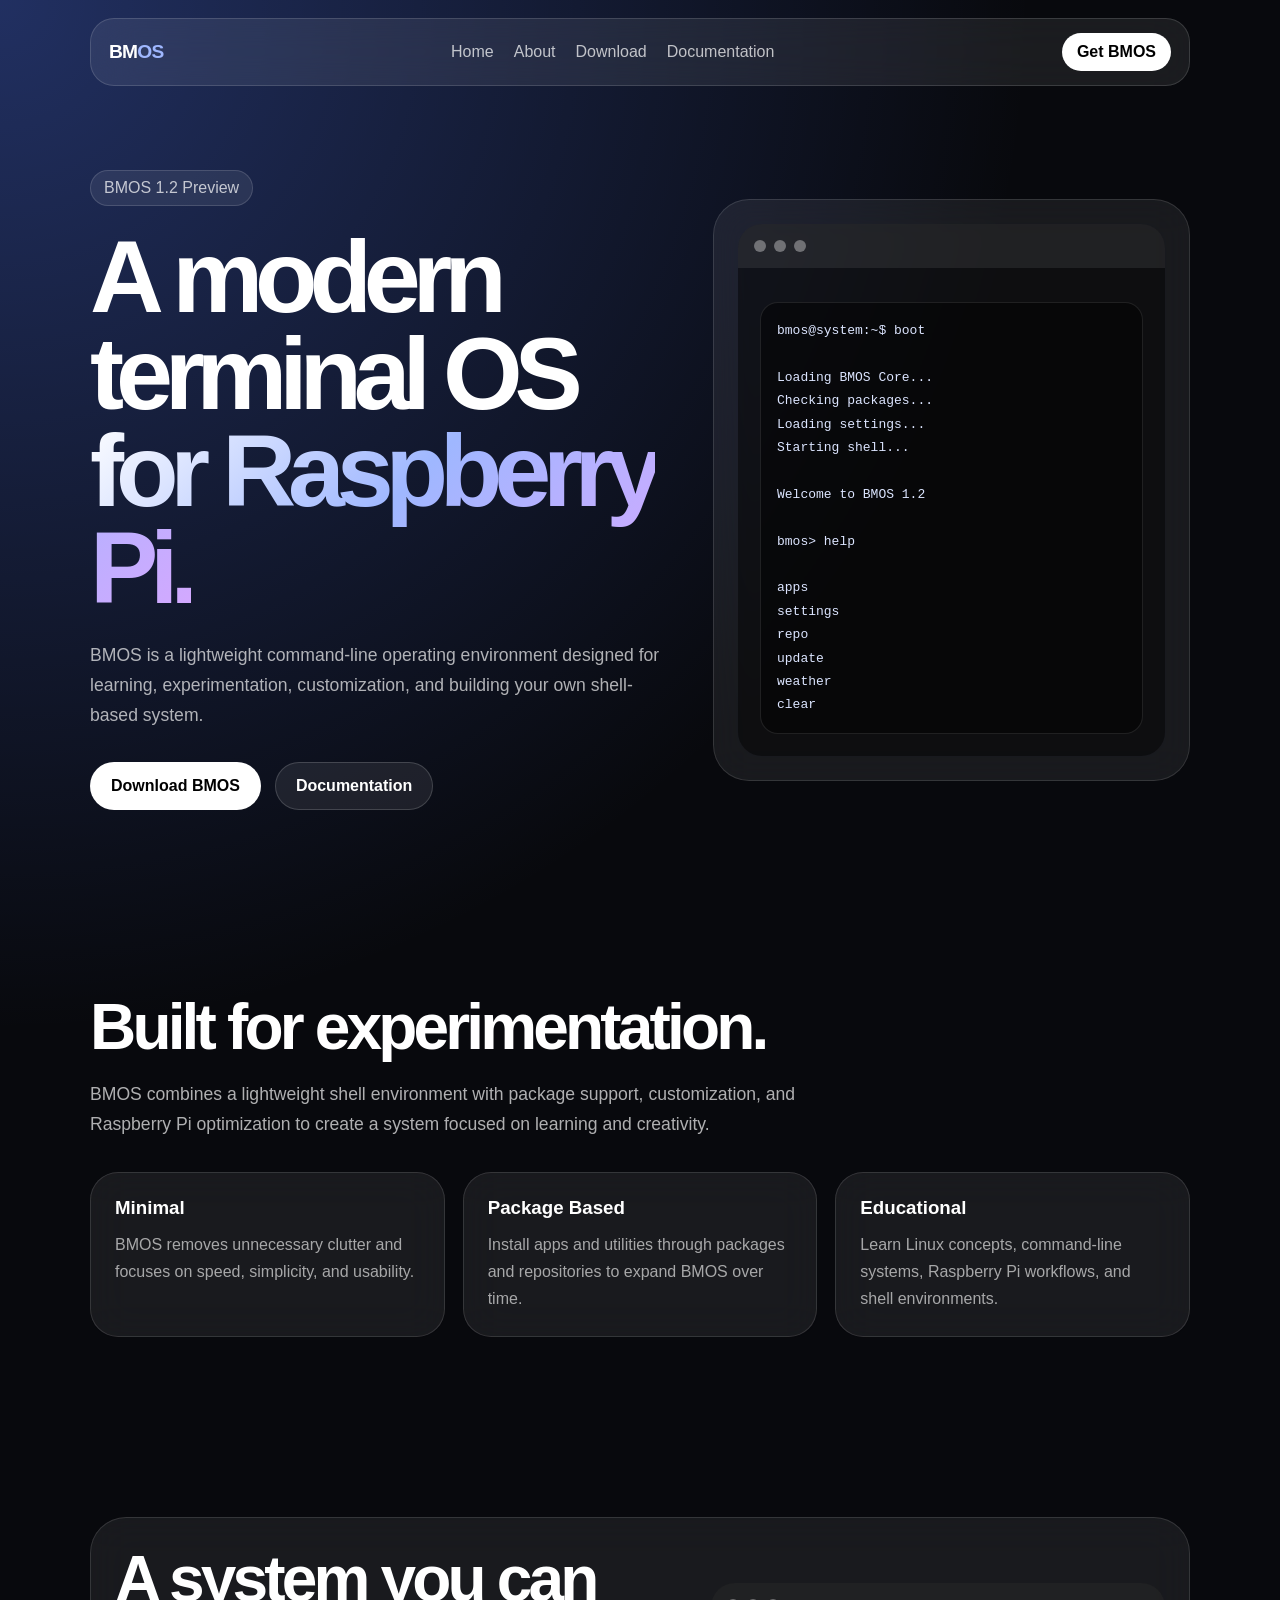
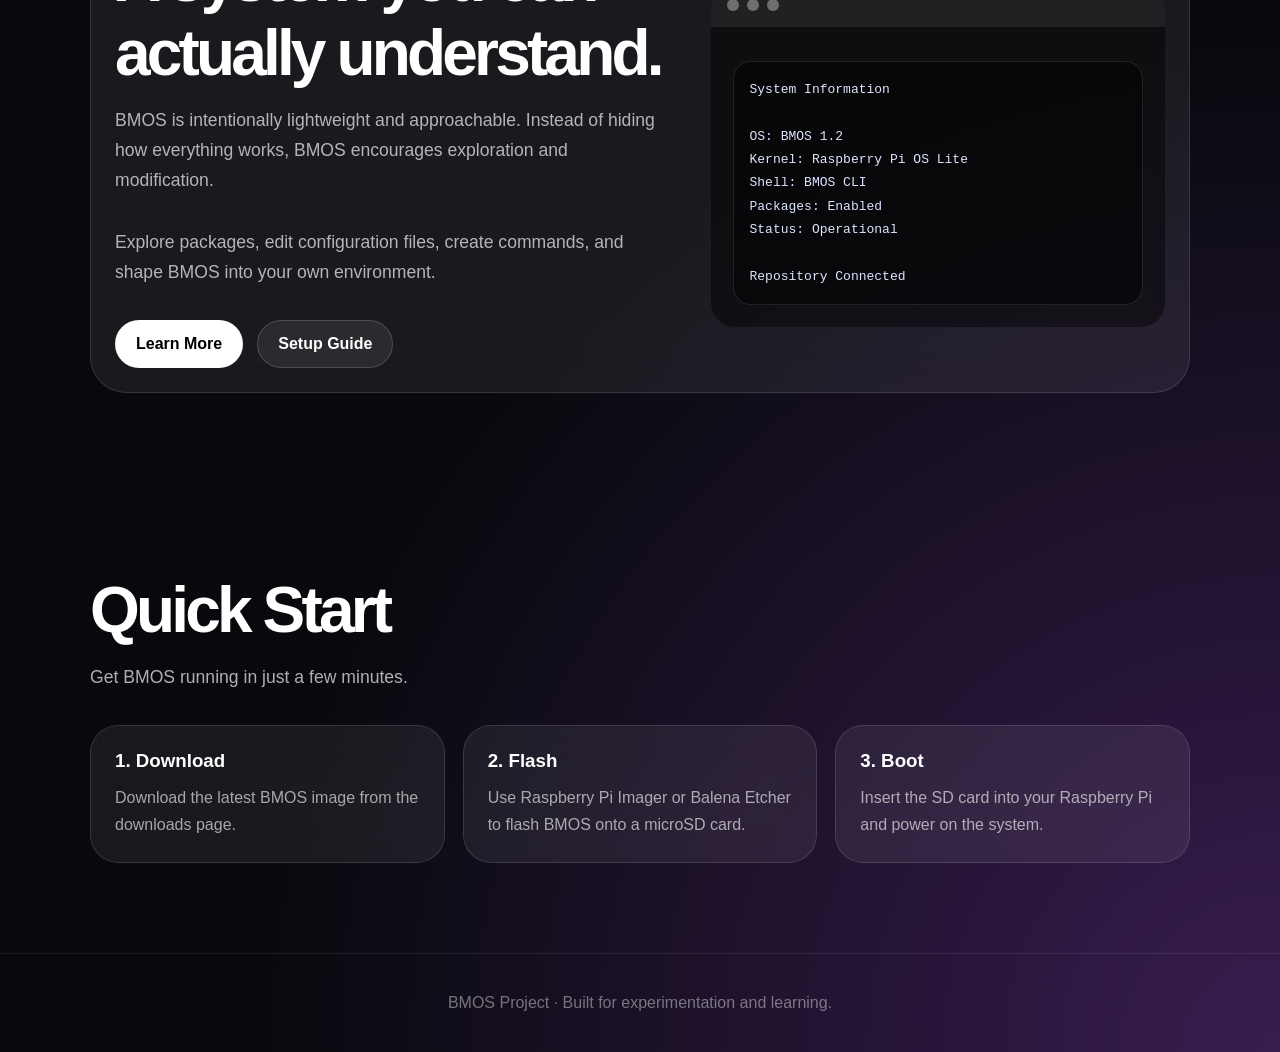
==== index.html @ 8ee76d2a "fixing shit again" ====
<!DOCTYPE html>
<html lang="en">
<head>
  <meta charset="UTF-8"/>
  <meta name="viewport" content="width=device-width, initial-scale=1.0"/>

  <title>BMOS</title>

  <link rel="stylesheet" href="style.css"/>
</head>

<body>

  <nav class="navbar">
    <a href="index.html" class="logo">BM<span>OS</span></a>

    <div class="nav-links">
      <a href="index.html">Home</a>
      <a href="about.html">About</a>
      <a href="download.html">Download</a>
      <a href="documentation.html">Documentation</a>
    </div>

    <a href="download.html" class="nav-btn">Get BMOS</a>
  </nav>

  <main>

    <!-- HERO -->

    <section class="hero">

      <div class="hero-grid">

        <div>

          <div class="badge">BMOS 1.2 Preview</div>

          <h1>
            A modern terminal OS
            <span class="gradient-text">
              for Raspberry Pi.
            </span>
          </h1>

          <p>
            BMOS is a lightweight command-line operating environment
            designed for learning, experimentation, customization,
            and building your own shell-based system.
          </p>

          <div class="buttons">
            <a href="download.html" class="btn primary">
              Download BMOS
            </a>

            <a href="documentation.html" class="btn secondary">
              Documentation
            </a>
          </div>

        </div>

        <div class="glass-card">

          <div class="terminal">

            <div class="terminal-top">
              <div class="dot"></div>
              <div class="dot"></div>
              <div class="dot"></div>
            </div>

            <div class="terminal-body">
<pre>bmos@system:~$ boot

Loading BMOS Core...
Checking packages...
Loading settings...
Starting shell...

Welcome to BMOS 1.2

bmos> help

apps
settings
repo
update
weather
clear</pre>
            </div>

          </div>

        </div>

      </div>

    </section>

    <!-- FEATURES -->

    <section>

      <div class="section-inner">

        <h2 class="section-title">
          Built for experimentation.
        </h2>

        <p class="section-subtitle">
          BMOS combines a lightweight shell environment with
          package support, customization, and Raspberry Pi optimization
          to create a system focused on learning and creativity.
        </p>

        <div class="cards">

          <div class="feature-card">
            <h3>Minimal</h3>

            <p>
              BMOS removes unnecessary clutter and focuses
              on speed, simplicity, and usability.
            </p>
          </div>

          <div class="feature-card">
            <h3>Package Based</h3>

            <p>
              Install apps and utilities through packages
              and repositories to expand BMOS over time.
            </p>
          </div>

          <div class="feature-card">
            <h3>Educational</h3>

            <p>
              Learn Linux concepts, command-line systems,
              Raspberry Pi workflows, and shell environments.
            </p>
          </div>

        </div>

      </div>

    </section>

    <!-- SHOWCASE -->

    <section>

      <div class="section-inner">

        <div class="glass-card">

          <div class="hero-grid">

            <div>

              <h2 class="section-title">
                A system you can actually understand.
              </h2>

              <p class="section-subtitle">
                BMOS is intentionally lightweight and approachable.
                Instead of hiding how everything works,
                BMOS encourages exploration and modification.
              </p>

              <p class="section-subtitle">
                Explore packages, edit configuration files,
                create commands, and shape BMOS into your own environment.
              </p>

              <div class="buttons">

                <a href="about.html" class="btn primary">
                  Learn More
                </a>

                <a href="documentation.html" class="btn secondary">
                  Setup Guide
                </a>

              </div>

            </div>

            <div class="terminal">

              <div class="terminal-top">
                <div class="dot"></div>
                <div class="dot"></div>
                <div class="dot"></div>
              </div>

              <div class="terminal-body">
<pre>System Information

OS: BMOS 1.2
Kernel: Raspberry Pi OS Lite
Shell: BMOS CLI
Packages: Enabled
Status: Operational

Repository Connected</pre>
              </div>

            </div>

          </div>

        </div>

      </div>

    </section>

    <!-- QUICK START -->

    <section>

      <div class="section-inner">

        <h2 class="section-title">
          Quick Start
        </h2>

        <p class="section-subtitle">
          Get BMOS running in just a few minutes.
        </p>

        <div class="cards">

          <div class="feature-card">
            <h3>1. Download</h3>

            <p>
              Download the latest BMOS image
              from the downloads page.
            </p>
          </div>

          <div class="feature-card">
            <h3>2. Flash</h3>

            <p>
              Use Raspberry Pi Imager or Balena Etcher
              to flash BMOS onto a microSD card.
            </p>
          </div>

          <div class="feature-card">
            <h3>3. Boot</h3>

            <p>
              Insert the SD card into your Raspberry Pi
              and power on the system.
            </p>
          </div>

        </div>

      </div>

    </section>

  </main>

  <footer>
    BMOS Project · Built for experimentation and learning.
  </footer>

  <script src="script.js"></script>

</body>
</html>
---- style.css ----
* {
  margin: 0;
  padding: 0;
  box-sizing: border-box;
}

html {
  scroll-behavior: smooth;
}

body {
  font-family: Inter, -apple-system, BlinkMacSystemFont, "Segoe UI", sans-serif;

  background:
    radial-gradient(circle at top left,
      rgba(80,120,255,0.35),
      transparent 35%),

    radial-gradient(circle at bottom right,
      rgba(180,80,255,0.28),
      transparent 35%),

    #08090d;

  color: white;
  overflow-x: hidden;
}

a {
  text-decoration: none;
  color: inherit;
}

.navbar {
  position: fixed;
  top: 18px;
  left: 50%;
  transform: translateX(-50%);

  width: min(1100px, calc(100% - 32px));

  padding: 14px 18px;

  border-radius: 24px;

  border: 1px solid rgba(255,255,255,0.14);

  background: rgba(255,255,255,0.08);

  backdrop-filter: blur(24px);

  display: flex;
  align-items: center;
  justify-content: space-between;

  z-index: 1000;
}

.logo {
  font-weight: 800;
  font-size: 1.2rem;
  letter-spacing: -0.04em;
}

.logo span {
  color: #9fb7ff;
}

.nav-links {
  display: flex;
  gap: 20px;

  color: rgba(255,255,255,0.72);
}

.nav-links a:hover {
  color: white;
}

.nav-btn {
  padding: 10px 15px;

  border-radius: 999px;

  background: white;
  color: black;

  font-weight: 700;
}

.hero,
.page-hero {
  min-height: 100vh;

  padding: 160px 24px 80px;

  display: flex;
  align-items: center;
}

.hero-grid {
  width: min(1100px, 100%);

  margin: auto;

  display: grid;
  grid-template-columns: 1.1fr 0.9fr;

  gap: 40px;
  align-items: center;
}

.section-inner {
  width: min(1100px, 100%);
  margin: auto;
}

.badge {
  display: inline-flex;

  padding: 8px 13px;

  border-radius: 999px;

  border: 1px solid rgba(255,255,255,0.14);

  background: rgba(255,255,255,0.08);

  color: rgba(255,255,255,0.72);

  margin-bottom: 22px;
}

h1,
.page-title {
  font-size: clamp(3rem, 8vw, 6.5rem);

  line-height: 0.95;

  letter-spacing: -0.08em;

  margin-bottom: 24px;
}

.gradient-text {
  background: linear-gradient(
    135deg,
    #ffffff,
    #9fb7ff,
    #d6a8ff
  );

  background-clip: text;
  -webkit-background-clip: text;
  color: transparent;
}

.hero p,
.page-subtitle,
.section-subtitle {
  font-size: 1.1rem;

  line-height: 1.7;

  color: rgba(255,255,255,0.68);

  max-width: 720px;

  margin-bottom: 32px;
}

.buttons {
  display: flex;
  gap: 14px;
  flex-wrap: wrap;
}

.btn {
  padding: 14px 20px;

  border-radius: 999px;

  border: 1px solid rgba(255,255,255,0.16);

  transition: 0.25s;

  font-weight: 800;
}

.primary {
  background: white;
  color: black;
}

.secondary {
  background: rgba(255,255,255,0.08);
}

.btn:hover {
  transform: translateY(-3px);
}

.glass-card,
.feature-card,
.doc-menu,
.doc-content,
.download-box {
  border: 1px solid rgba(255,255,255,0.12);

  background: rgba(255,255,255,0.07);

  backdrop-filter: blur(20px);
}

.glass-card {
  border-radius: 36px;
  padding: 24px;
}

.terminal {
  background: rgba(0,0,0,0.45);

  border-radius: 24px;

  overflow: hidden;
}

.terminal-top {
  height: 44px;

  display: flex;
  align-items: center;
  gap: 8px;

  padding: 0 16px;

  background: rgba(255,255,255,0.08);
}

.dot {
  width: 12px;
  height: 12px;

  border-radius: 50%;

  background: rgba(255,255,255,0.35);
}

.terminal-body {
  padding: 22px;

  font-family: Consolas, monospace;

  line-height: 1.8;

  color: #dce5ff;
}

.terminal-body span {
  color: #9fb7ff;
}

section {
  padding: 90px 24px;
}

.section-title {
  font-size: clamp(2.2rem, 5vw, 4rem);

  margin-bottom: 16px;

  letter-spacing: -0.06em;
}

.cards {
  display: grid;
  grid-template-columns: repeat(3, 1fr);

  gap: 18px;
}

.feature-card {
  padding: 24px;
  border-radius: 28px;
}

.feature-card h3 {
  margin-bottom: 12px;
}

.feature-card p {
  color: rgba(255,255,255,0.62);
  line-height: 1.7;
}

.download-box {
  padding: 32px;

  border-radius: 34px;

  display: grid;
  grid-template-columns: 1fr auto;

  gap: 24px;

  align-items: center;
}

.download-box h3 {
  font-size: 2rem;

  margin-bottom: 10px;
}

.download-box p {
  color: rgba(255,255,255,0.68);
}

.docs {
  display: grid;
  grid-template-columns: 260px 1fr;

  gap: 24px;
}

.doc-menu,
.doc-content {
  padding: 22px;
  border-radius: 28px;
}

.doc-menu a {
  display: block;

  padding: 12px;

  border-radius: 14px;

  color: rgba(255,255,255,0.68);
}

.doc-menu a:hover {
  background: rgba(255,255,255,0.08);
  color: white;
}

.doc-content h3 {
  margin: 24px 0 10px;
}

.doc-content p {
  color: rgba(255,255,255,0.66);
  line-height: 1.7;
}

pre {
  margin-top: 12px;

  padding: 16px;

  border-radius: 18px;

  overflow-x: auto;

  background: rgba(0,0,0,0.45);

  border: 1px solid rgba(255,255,255,0.1);

  color: #dce5ff;
}

footer {
  padding: 40px 24px;

  text-align: center;

  color: rgba(255,255,255,0.42);

  border-top: 1px solid rgba(255,255,255,0.08);
}

@media (max-width: 850px) {

  .hero-grid,
  .cards,
  .docs,
  .download-box {
    grid-template-columns: 1fr;
  }

  .nav-links {
    display: none;
  }

  .hero,
  .page-hero {
    padding-top: 140px;
  }
}

@media (max-width: 480px) {

  section {
    padding: 70px 18px;
  }

  .buttons {
    flex-direction: column;
  }

  .btn {
    width: 100%;
    text-align: center;
  }

  .navbar {
    border-radius: 18px;
  }
}

.changing-text {
  transition: opacity 0.25s ease;
}

.page-title {
  min-height: 140px;
}
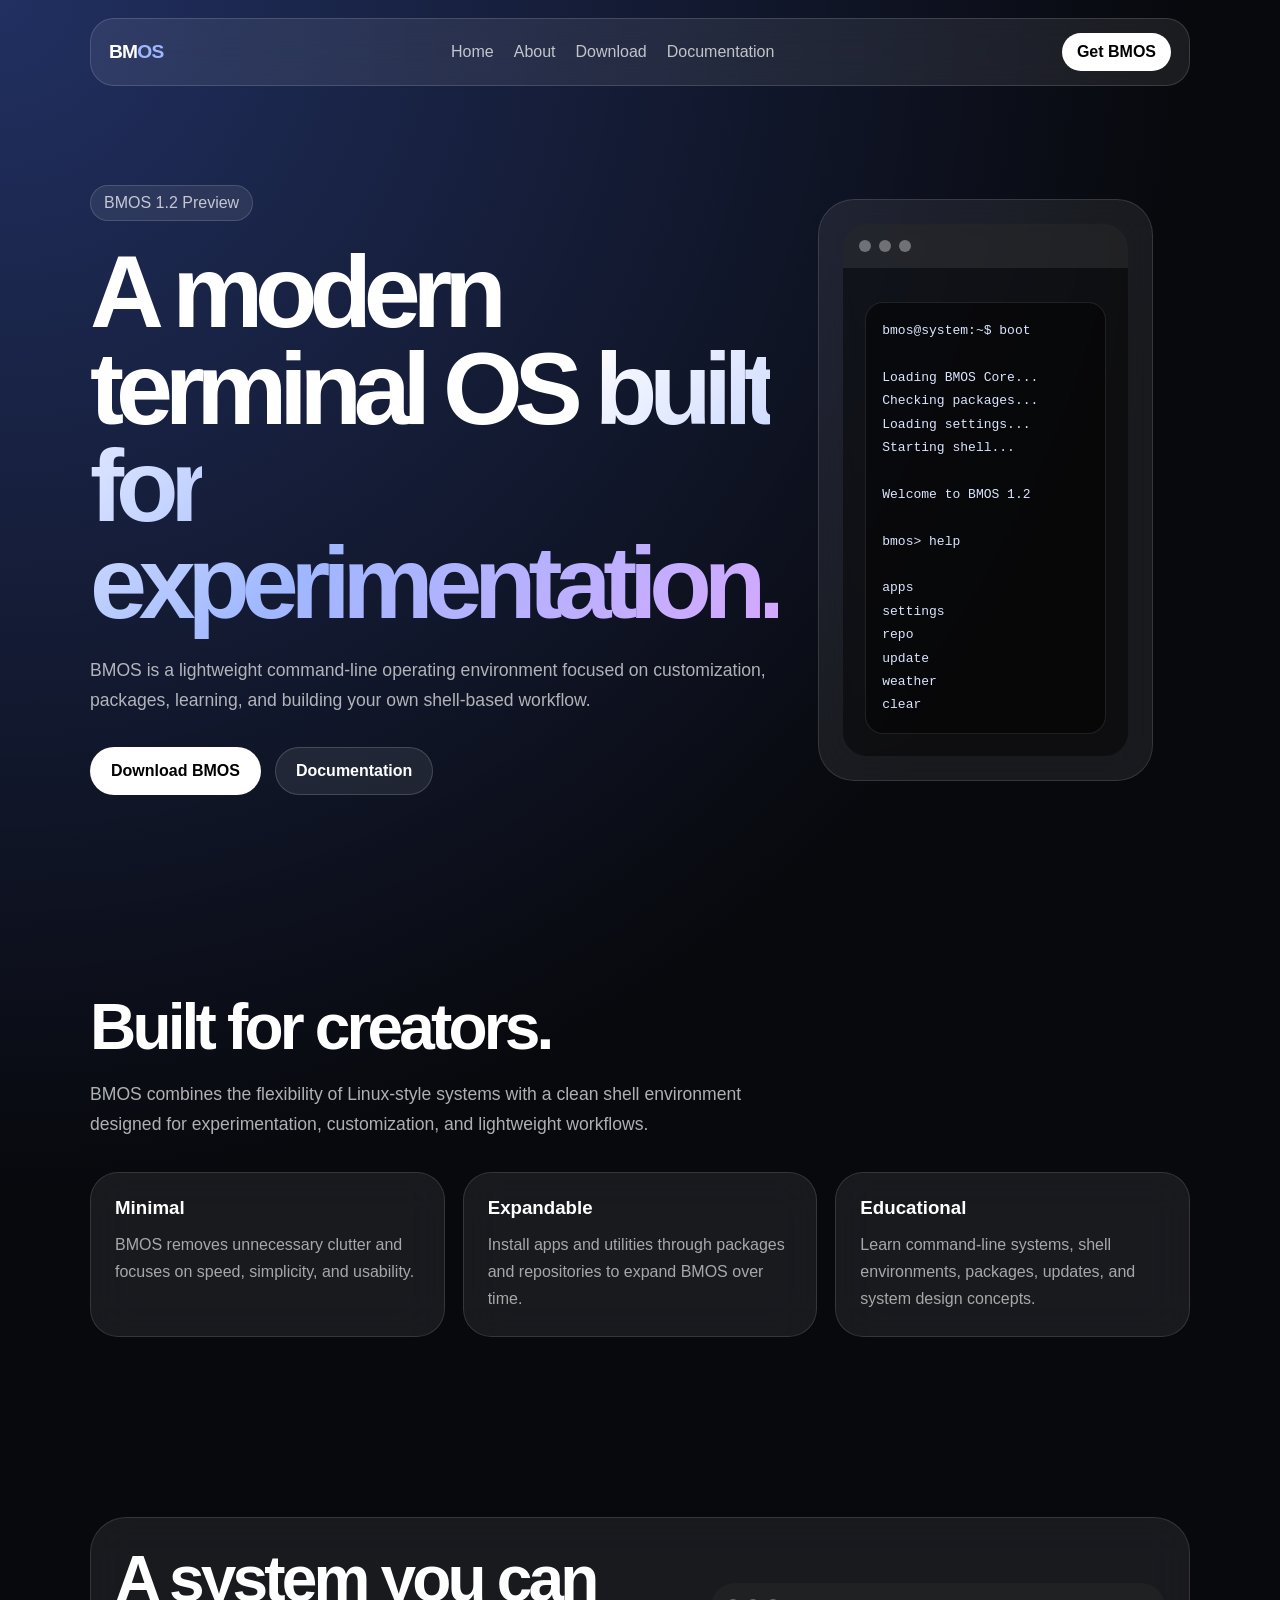
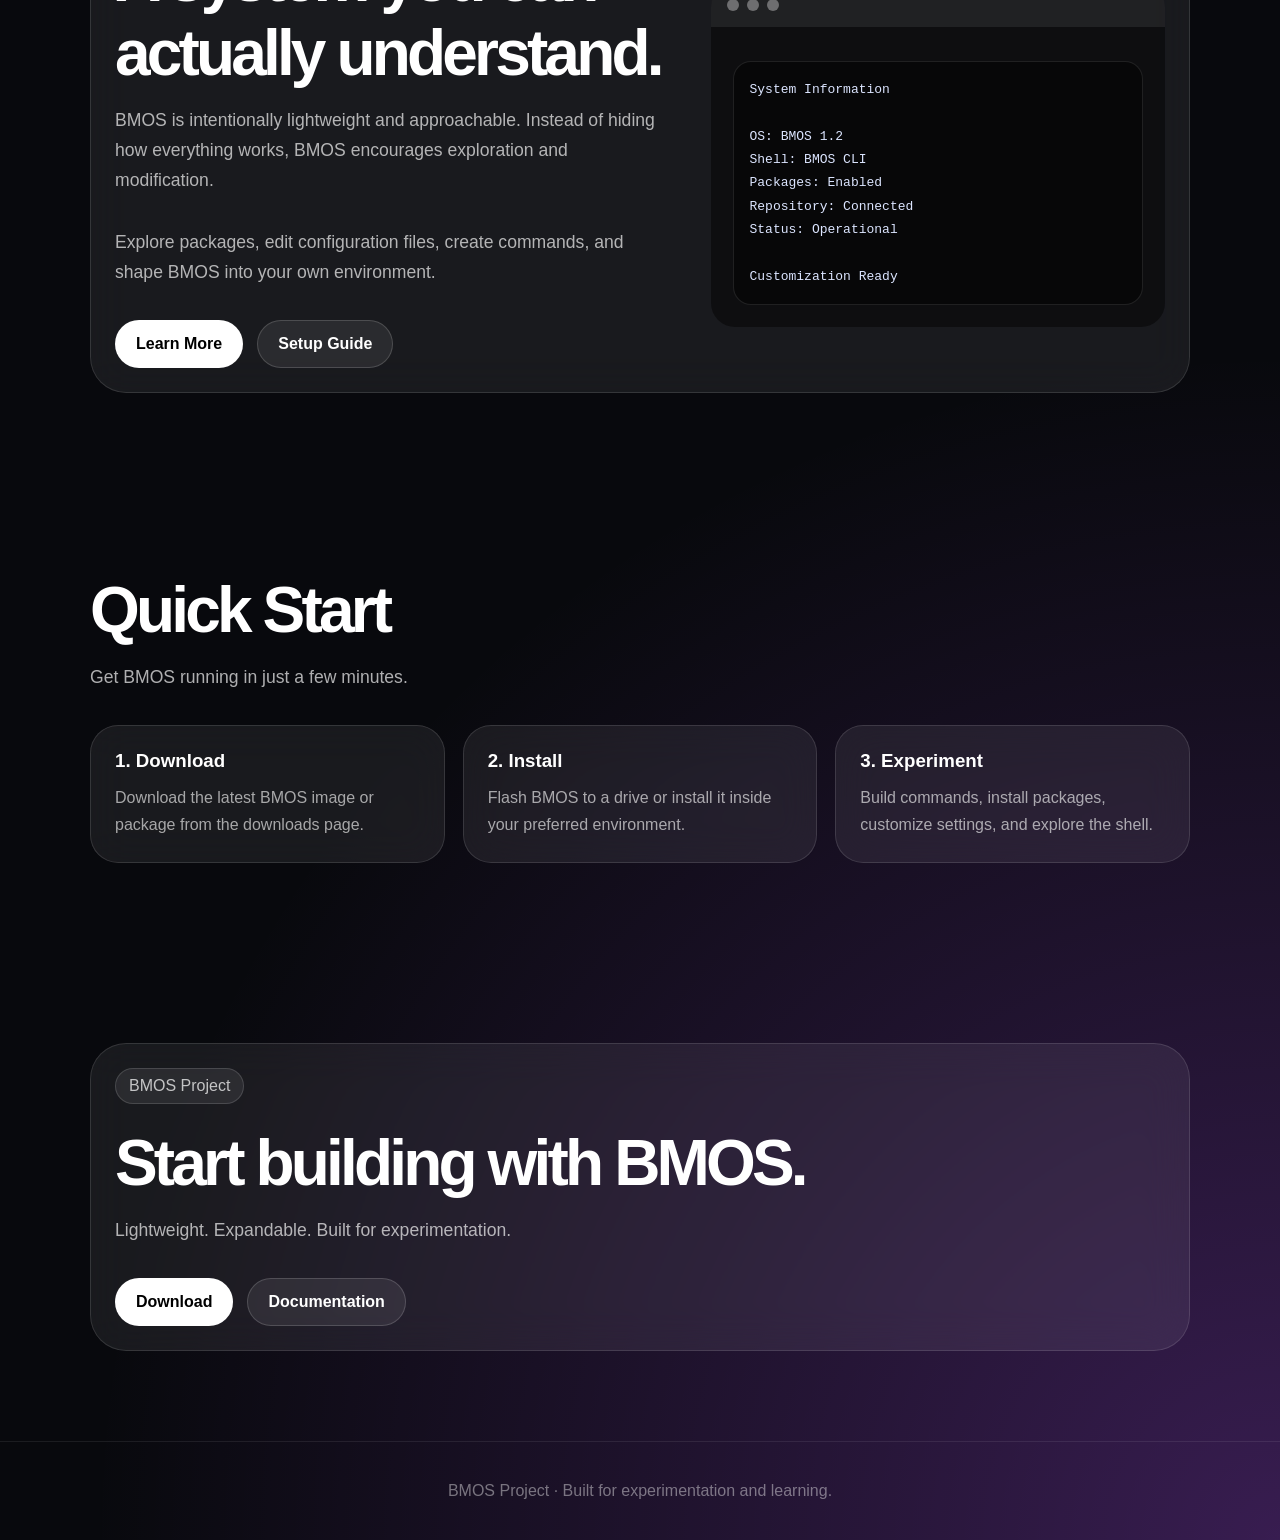
==== commit 71d7df0b: "fixing download.html" ====
--- a/index.html
+++ b/index.html
@@ -39,17 +39,18 @@
           <h1>
             A modern terminal OS
             <span class="gradient-text">
-              for Raspberry Pi.
+              built for experimentation.
             </span>
           </h1>
 
           <p>
             BMOS is a lightweight command-line operating environment
-            designed for learning, experimentation, customization,
-            and building your own shell-based system.
+            focused on customization, packages, learning,
+            and building your own shell-based workflow.
           </p>
 
           <div class="buttons">
+
             <a href="download.html" class="btn primary">
               Download BMOS
             </a>
@@ -57,6 +58,7 @@
             <a href="documentation.html" class="btn secondary">
               Documentation
             </a>
+
           </div>
 
         </div>
@@ -106,13 +108,13 @@
       <div class="section-inner">
 
         <h2 class="section-title">
-          Built for experimentation.
+          Built for creators.
         </h2>
 
         <p class="section-subtitle">
-          BMOS combines a lightweight shell environment with
-          package support, customization, and Raspberry Pi optimization
-          to create a system focused on learning and creativity.
+          BMOS combines the flexibility of Linux-style systems
+          with a clean shell environment designed for experimentation,
+          customization, and lightweight workflows.
         </p>
 
         <div class="cards">
@@ -127,7 +129,7 @@
           </div>
 
           <div class="feature-card">
-            <h3>Package Based</h3>
+            <h3>Expandable</h3>
 
             <p>
               Install apps and utilities through packages
@@ -139,8 +141,8 @@
             <h3>Educational</h3>
 
             <p>
-              Learn Linux concepts, command-line systems,
-              Raspberry Pi workflows, and shell environments.
+              Learn command-line systems, shell environments,
+              packages, updates, and system design concepts.
             </p>
           </div>
 
@@ -203,12 +205,12 @@
 <pre>System Information
 
 OS: BMOS 1.2
-Kernel: Raspberry Pi OS Lite
 Shell: BMOS CLI
 Packages: Enabled
+Repository: Connected
 Status: Operational
 
-Repository Connected</pre>
+Customization Ready</pre>
               </div>
 
             </div>
@@ -242,26 +244,62 @@
 
             <p>
               Download the latest BMOS image
-              from the downloads page.
-            </p>
-          </div>
-
-          <div class="feature-card">
-            <h3>2. Flash</h3>
-
-            <p>
-              Use Raspberry Pi Imager or Balena Etcher
-              to flash BMOS onto a microSD card.
-            </p>
-          </div>
-
-          <div class="feature-card">
-            <h3>3. Boot</h3>
-
-            <p>
-              Insert the SD card into your Raspberry Pi
-              and power on the system.
-            </p>
+              or package from the downloads page.
+            </p>
+          </div>
+
+          <div class="feature-card">
+            <h3>2. Install</h3>
+
+            <p>
+              Flash BMOS to a drive or install it
+              inside your preferred environment.
+            </p>
+          </div>
+
+          <div class="feature-card">
+            <h3>3. Experiment</h3>
+
+            <p>
+              Build commands, install packages,
+              customize settings, and explore the shell.
+            </p>
+          </div>
+
+        </div>
+
+      </div>
+
+    </section>
+
+    <!-- FINAL CTA -->
+
+    <section>
+
+      <div class="section-inner">
+
+        <div class="glass-card center-card">
+
+          <div class="badge">BMOS Project</div>
+
+          <h2 class="section-title">
+            Start building with BMOS.
+          </h2>
+
+          <p class="section-subtitle center-text">
+            Lightweight. Expandable. Built for experimentation.
+          </p>
+
+          <div class="buttons center-buttons">
+
+            <a href="download.html" class="btn primary">
+              Download
+            </a>
+
+            <a href="documentation.html" class="btn secondary">
+              Documentation
+            </a>
+
           </div>
 
         </div>
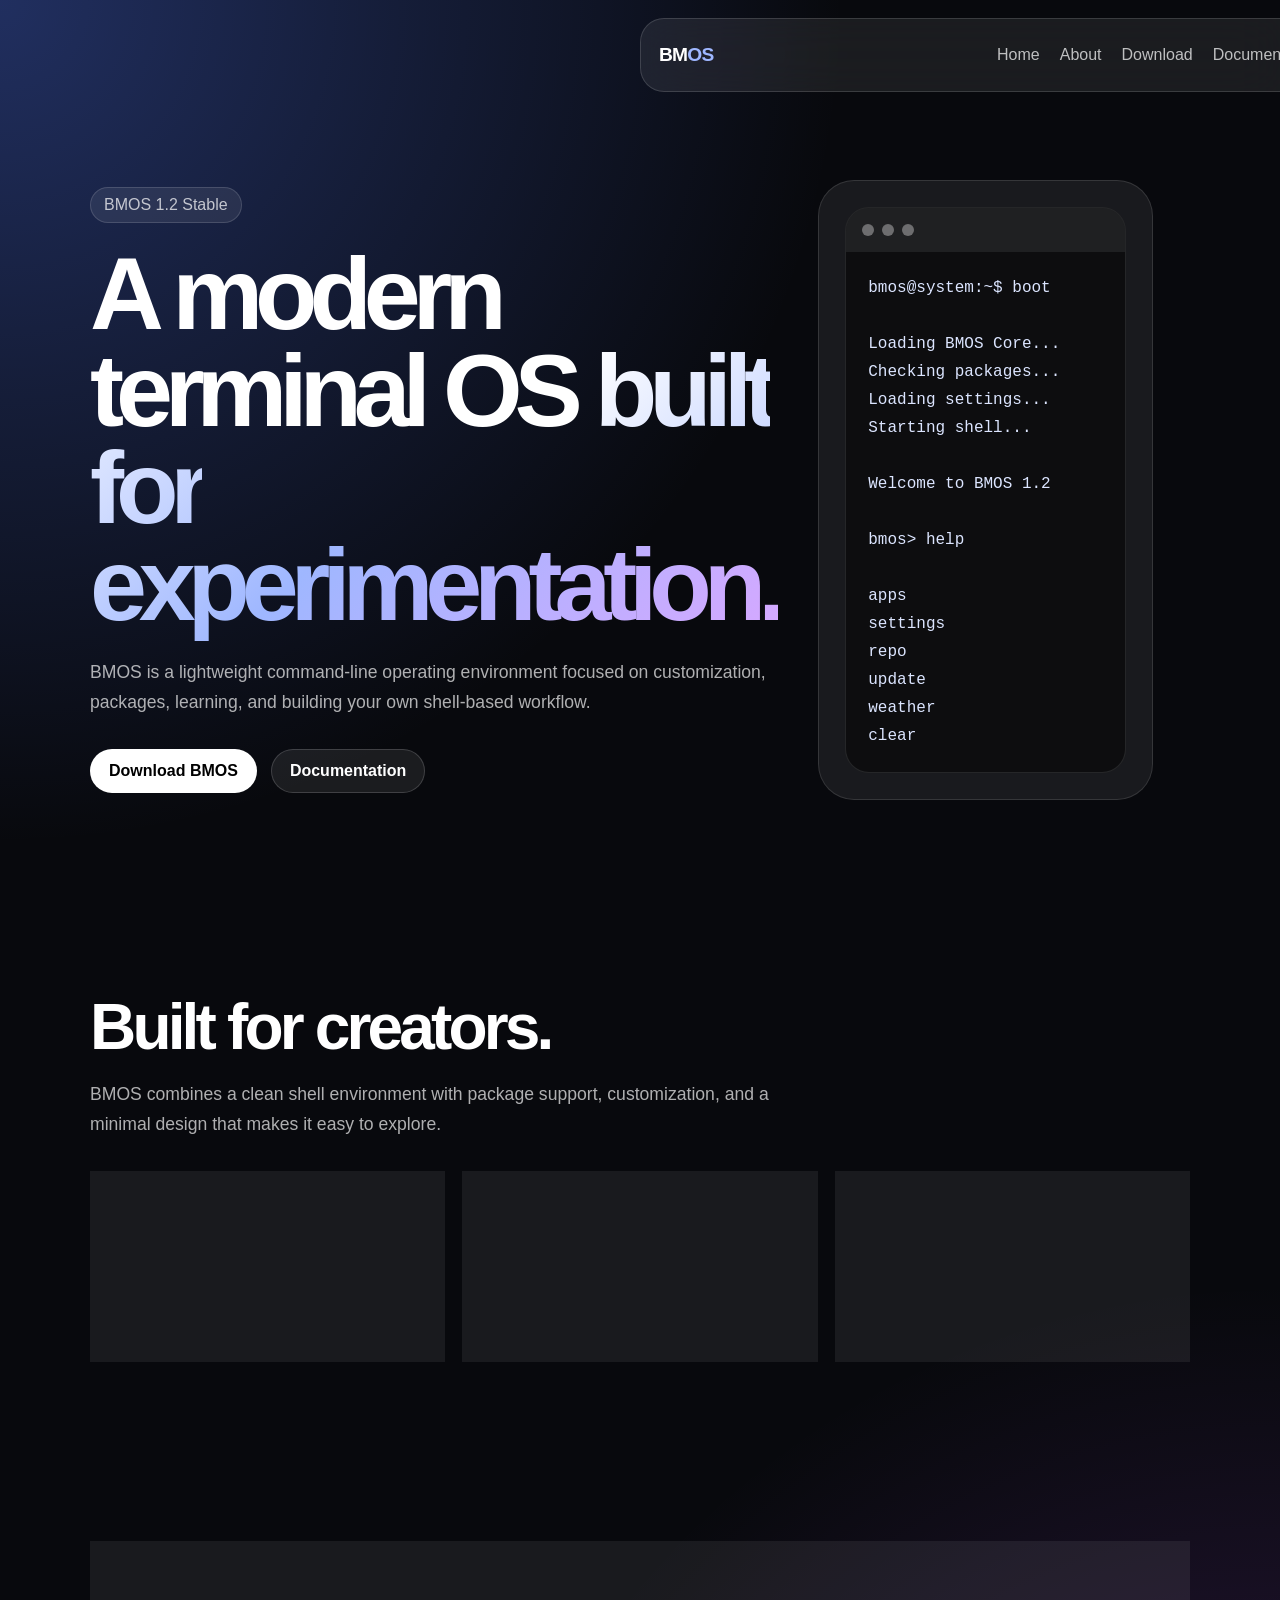
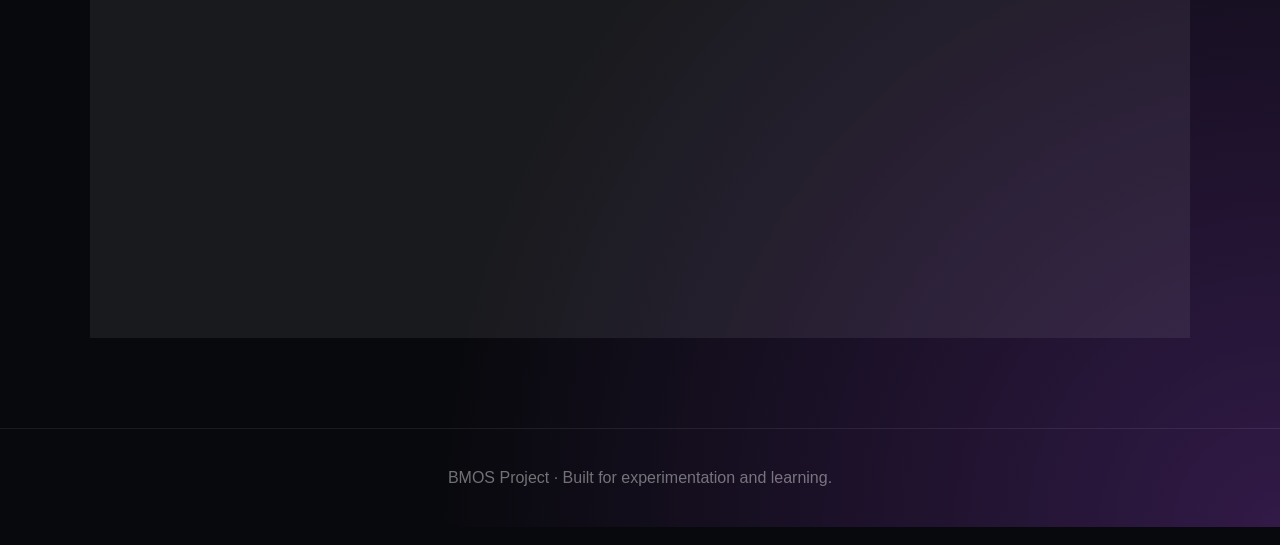
==== commit e491f566: "bag" ====
--- a/index.html
+++ b/index.html
@@ -1,15 +1,20 @@
 <!DOCTYPE html>
 <html lang="en">
 <head>
-  <meta charset="UTF-8"/>
-  <meta name="viewport" content="width=device-width, initial-scale=1.0"/>
-
+  <meta charset="UTF-8" />
+  <meta name="viewport" content="width=device-width, initial-scale=1.0" />
   <title>BMOS</title>
-
-  <link rel="stylesheet" href="style.css"/>
+  <link rel="stylesheet" href="style.css" />
 </head>
 
 <body>
+  <div class="boot-screen" id="bootScreen">
+    <div class="boot-logo">
+      <div class="boot-mark">BM</div>
+      <div class="boot-title">BMOS</div>
+      <div class="boot-subtitle">starting system...</div>
+    </div>
+  </div>
 
   <nav class="navbar">
     <a href="index.html" class="logo">BM<span>OS</span></a>
@@ -25,48 +30,29 @@
   </nav>
 
   <main>
-
-    <!-- HERO -->
-
     <section class="hero">
-
       <div class="hero-grid">
-
         <div>
-
-          <div class="badge">BMOS 1.2 Preview</div>
+          <div class="badge">BMOS 1.2 Stable</div>
 
           <h1>
             A modern terminal OS
-            <span class="gradient-text">
-              built for experimentation.
-            </span>
+            <span class="gradient-text">built for experimentation.</span>
           </h1>
 
           <p>
-            BMOS is a lightweight command-line operating environment
-            focused on customization, packages, learning,
-            and building your own shell-based workflow.
+            BMOS is a lightweight command-line operating environment focused on
+            customization, packages, learning, and building your own shell-based workflow.
           </p>
 
           <div class="buttons">
-
-            <a href="download.html" class="btn primary">
-              Download BMOS
-            </a>
-
-            <a href="documentation.html" class="btn secondary">
-              Documentation
-            </a>
-
+            <a href="download.html" class="btn primary">Download BMOS</a>
+            <a href="documentation.html" class="btn secondary">Documentation</a>
           </div>
-
         </div>
 
         <div class="glass-card">
-
           <div class="terminal">
-
             <div class="terminal-top">
               <div class="dot"></div>
               <div class="dot"></div>
@@ -92,109 +78,58 @@
 weather
 clear</pre>
             </div>
-
           </div>
-
         </div>
-
       </div>
-
     </section>
 
-    <!-- FEATURES -->
-
-    <section>
-
+    <section class="content-section">
       <div class="section-inner">
-
-        <h2 class="section-title">
-          Built for creators.
-        </h2>
+        <h2 class="section-title">Built for creators.</h2>
 
         <p class="section-subtitle">
-          BMOS combines the flexibility of Linux-style systems
-          with a clean shell environment designed for experimentation,
-          customization, and lightweight workflows.
+          BMOS combines a clean shell environment with package support,
+          customization, and a minimal design that makes it easy to explore.
         </p>
 
         <div class="cards">
-
           <div class="feature-card">
             <h3>Minimal</h3>
-
-            <p>
-              BMOS removes unnecessary clutter and focuses
-              on speed, simplicity, and usability.
-            </p>
+            <p>BMOS keeps the interface simple, fast, and focused on what matters.</p>
           </div>
 
           <div class="feature-card">
             <h3>Expandable</h3>
-
-            <p>
-              Install apps and utilities through packages
-              and repositories to expand BMOS over time.
-            </p>
+            <p>Add tools, commands, utilities, and packages as BMOS grows.</p>
           </div>
 
           <div class="feature-card">
             <h3>Educational</h3>
-
-            <p>
-              Learn command-line systems, shell environments,
-              packages, updates, and system design concepts.
-            </p>
+            <p>Learn command-line systems, shell structure, updates, and packages.</p>
           </div>
-
         </div>
-
       </div>
-
     </section>
 
-    <!-- SHOWCASE -->
-
-    <section>
-
+    <section class="content-section">
       <div class="section-inner">
-
         <div class="glass-card">
-
           <div class="hero-grid">
-
             <div>
-
-              <h2 class="section-title">
-                A system you can actually understand.
-              </h2>
+              <h2 class="section-title">A system you can actually understand.</h2>
 
               <p class="section-subtitle">
-                BMOS is intentionally lightweight and approachable.
-                Instead of hiding how everything works,
-                BMOS encourages exploration and modification.
-              </p>
-
-              <p class="section-subtitle">
-                Explore packages, edit configuration files,
-                create commands, and shape BMOS into your own environment.
+                BMOS is intentionally lightweight and approachable. It encourages
+                you to explore, modify, and build instead of hiding everything away.
               </p>
 
               <div class="buttons">
-
-                <a href="about.html" class="btn primary">
-                  Learn More
-                </a>
-
-                <a href="documentation.html" class="btn secondary">
-                  Setup Guide
-                </a>
-
+                <a href="about.html" class="btn primary">Learn More</a>
+                <a href="documentation.html" class="btn secondary">Setup Guide</a>
               </div>
-
             </div>
 
             <div class="terminal">
-
               <div class="terminal-top">
                 <div class="dot"></div>
                 <div class="dot"></div>
@@ -207,114 +142,20 @@
 OS: BMOS 1.2
 Shell: BMOS CLI
 Packages: Enabled
-Repository: Connected
+Repository: Ready
 Status: Operational
 
 Customization Ready</pre>
               </div>
-
             </div>
-
           </div>
-
         </div>
-
       </div>
-
     </section>
-
-    <!-- QUICK START -->
-
-    <section>
-
-      <div class="section-inner">
-
-        <h2 class="section-title">
-          Quick Start
-        </h2>
-
-        <p class="section-subtitle">
-          Get BMOS running in just a few minutes.
-        </p>
-
-        <div class="cards">
-
-          <div class="feature-card">
-            <h3>1. Download</h3>
-
-            <p>
-              Download the latest BMOS image
-              or package from the downloads page.
-            </p>
-          </div>
-
-          <div class="feature-card">
-            <h3>2. Install</h3>
-
-            <p>
-              Flash BMOS to a drive or install it
-              inside your preferred environment.
-            </p>
-          </div>
-
-          <div class="feature-card">
-            <h3>3. Experiment</h3>
-
-            <p>
-              Build commands, install packages,
-              customize settings, and explore the shell.
-            </p>
-          </div>
-
-        </div>
-
-      </div>
-
-    </section>
-
-    <!-- FINAL CTA -->
-
-    <section>
-
-      <div class="section-inner">
-
-        <div class="glass-card center-card">
-
-          <div class="badge">BMOS Project</div>
-
-          <h2 class="section-title">
-            Start building with BMOS.
-          </h2>
-
-          <p class="section-subtitle center-text">
-            Lightweight. Expandable. Built for experimentation.
-          </p>
-
-          <div class="buttons center-buttons">
-
-            <a href="download.html" class="btn primary">
-              Download
-            </a>
-
-            <a href="documentation.html" class="btn secondary">
-              Documentation
-            </a>
-
-          </div>
-
-        </div>
-
-      </div>
-
-    </section>
-
   </main>
 
-  <footer>
-    BMOS Project · Built for experimentation and learning.
-  </footer>
+  <footer>BMOS Project · Built for experimentation and learning.</footer>
 
   <script src="script.js"></script>
-
 </body>
 </html>
--- a/style.css
+++ b/style.css
@@ -10,25 +10,68 @@
 
 body {
   font-family: Inter, -apple-system, BlinkMacSystemFont, "Segoe UI", sans-serif;
-
   background:
-    radial-gradient(circle at top left,
-      rgba(80,120,255,0.35),
-      transparent 35%),
-
-    radial-gradient(circle at bottom right,
-      rgba(180,80,255,0.28),
-      transparent 35%),
-
+    radial-gradient(circle at top left, rgba(80,120,255,0.34), transparent 34%),
+    radial-gradient(circle at bottom right, rgba(180,80,255,0.24), transparent 34%),
     #08090d;
-
   color: white;
   overflow-x: hidden;
 }
 
 a {
+  color: inherit;
   text-decoration: none;
-  color: inherit;
+}
+
+.boot-screen {
+  position: fixed;
+  inset: 0;
+  background: #08090d;
+  z-index: 9999;
+  display: grid;
+  place-items: center;
+  transition: opacity 0.7s ease, visibility 0.7s ease;
+}
+
+.boot-screen.hidden {
+  opacity: 0;
+  visibility: hidden;
+}
+
+.boot-logo {
+  text-align: center;
+  animation: bootFloat 1.8s ease infinite;
+}
+
+.boot-mark {
+  width: 92px;
+  height: 92px;
+  margin: 0 auto 18px;
+  border-radius: 28px;
+  display: grid;
+  place-items: center;
+  font-weight: 900;
+  font-size: 2rem;
+  background: linear-gradient(135deg, #ffffff, #9fb7ff, #d6a8ff);
+  color: #08090d;
+  box-shadow: 0 0 60px rgba(159,183,255,0.35);
+}
+
+.boot-title {
+  font-size: 2.2rem;
+  font-weight: 900;
+  letter-spacing: -0.06em;
+}
+
+.boot-subtitle {
+  margin-top: 8px;
+  color: rgba(255,255,255,0.5);
+  font-size: 0.9rem;
+}
+
+@keyframes bootFloat {
+  0%, 100% { transform: translateY(0); }
+  50% { transform: translateY(-8px); }
 }
 
 .navbar {
@@ -36,28 +79,21 @@
   top: 18px;
   left: 50%;
   transform: translateX(-50%);
-
   width: min(1100px, calc(100% - 32px));
-
   padding: 14px 18px;
-
   border-radius: 24px;
-
   border: 1px solid rgba(255,255,255,0.14);
-
-  background: rgba(255,255,255,0.08);
-
+  background: rgba(255,255,255,0.08);
   backdrop-filter: blur(24px);
-
   display: flex;
   align-items: center;
   justify-content: space-between;
-
   z-index: 1000;
+  animation: pageFade 0.8s ease both;
 }
 
 .logo {
-  font-weight: 800;
+  font-weight: 900;
   font-size: 1.2rem;
   letter-spacing: -0.04em;
 }
@@ -69,7 +105,6 @@
 .nav-links {
   display: flex;
   gap: 20px;
-
   color: rgba(255,255,255,0.72);
 }
 
@@ -77,37 +112,48 @@
   color: white;
 }
 
-.nav-btn {
-  padding: 10px 15px;
-
+.nav-btn,
+.btn {
+  padding: 12px 18px;
   border-radius: 999px;
-
+  font-weight: 800;
+  border: 1px solid rgba(255,255,255,0.16);
+  transition: 0.25s ease;
+  display: inline-flex;
+  justify-content: center;
+  align-items: center;
+  width: fit-content;
+}
+
+.nav-btn,
+.primary {
   background: white;
   color: black;
-
-  font-weight: 700;
+}
+
+.secondary {
+  background: rgba(255,255,255,0.08);
+  color: white;
+}
+
+.btn:hover,
+.nav-btn:hover {
+  transform: translateY(-3px);
 }
 
 .hero,
-.page-hero {
+.page-hero,
+.download-hero {
   min-height: 100vh;
-
   padding: 160px 24px 80px;
-
   display: flex;
   align-items: center;
-}
-
-.hero-grid {
-  width: min(1100px, 100%);
-
-  margin: auto;
-
-  display: grid;
-  grid-template-columns: 1.1fr 0.9fr;
-
-  gap: 40px;
-  align-items: center;
+  animation: pageFade 0.8s ease both;
+}
+
+.content-section {
+  padding: 90px 24px;
+  animation: pageFade 0.8s ease both;
 }
 
 .section-inner {
@@ -115,57 +161,54 @@
   margin: auto;
 }
 
+.hero-grid {
+  width: min(1100px, 100%);
+  margin: auto;
+  display: grid;
+  grid-template-columns: 1.1fr 0.9fr;
+  gap: 40px;
+  align-items: center;
+}
+
 .badge {
   display: inline-flex;
-
   padding: 8px 13px;
-
   border-radius: 999px;
-
   border: 1px solid rgba(255,255,255,0.14);
-
-  background: rgba(255,255,255,0.08);
-
+  background: rgba(255,255,255,0.08);
   color: rgba(255,255,255,0.72);
-
   margin-bottom: 22px;
 }
 
 h1,
 .page-title {
   font-size: clamp(3rem, 8vw, 6.5rem);
-
   line-height: 0.95;
-
   letter-spacing: -0.08em;
-
   margin-bottom: 24px;
 }
 
+.about-title {
+  min-height: 140px;
+}
+
 .gradient-text {
-  background: linear-gradient(
-    135deg,
-    #ffffff,
-    #9fb7ff,
-    #d6a8ff
-  );
-
-  background-clip: text;
+  background: linear-gradient(135deg, #ffffff, #9fb7ff, #d6a8ff);
   -webkit-background-clip: text;
   color: transparent;
+}
+
+.changing-text {
+  transition: opacity 0.25s ease;
 }
 
 .hero p,
 .page-subtitle,
 .section-subtitle {
   font-size: 1.1rem;
-
   line-height: 1.7;
-
   color: rgba(255,255,255,0.68);
-
   max-width: 720px;
-
   margin-bottom: 32px;
 }
 
@@ -175,167 +218,201 @@
   flex-wrap: wrap;
 }
 
-.btn {
-  padding: 14px 20px;
-
-  border-radius: 999px;
-
-  border: 1px solid rgba(255,255,255,0.16);
-
-  transition: 0.25s;
-
-  font-weight: 800;
-}
-
-.primary {
-  background: white;
-  color: black;
-}
-
-.secondary {
-  background: rgba(255,255,255,0.08);
-}
-
-.btn:hover {
-  transform: translateY(-3px);
+.cards {
+  display: grid;
+  grid-template-columns: repeat(3, 1fr);
+  gap: 18px;
 }
 
 .glass-card,
 .feature-card,
+.download-tile,
 .doc-menu,
-.doc-content,
-.download-box {
+.doc-content {
   border: 1px solid rgba(255,255,255,0.12);
-
   background: rgba(255,255,255,0.07);
-
-  backdrop-filter: blur(20px);
+  backdrop-filter: blur(22px);
+  transition: transform 0.25s ease, border-color 0.25s ease, background 0.25s ease;
+}
+
+.glass-card:hover,
+.feature-card:hover,
+.download-tile:hover {
+  border-color: rgba(159,183,255,0.35);
+  background: rgba(255,255,255,0.1);
 }
 
 .glass-card {
   border-radius: 36px;
-  padding: 24px;
+  padding: 26px;
+}
+
+.feature-card {
+  padding: 28px;
+  border-radius: 30px;
+  min-height: 190px;
+}
+
+.feature-card h3 {
+  font-size: 1.35rem;
+  margin-bottom: 12px;
+}
+
+.feature-card p {
+  color: rgba(255,255,255,0.62);
+  line-height: 1.7;
+}
+
+.section-title {
+  font-size: clamp(2.2rem, 5vw, 4rem);
+  margin-bottom: 16px;
+  letter-spacing: -0.06em;
 }
 
 .terminal {
   background: rgba(0,0,0,0.45);
-
   border-radius: 24px;
-
   overflow: hidden;
+  border: 1px solid rgba(255,255,255,0.1);
 }
 
 .terminal-top {
   height: 44px;
-
   display: flex;
   align-items: center;
   gap: 8px;
-
   padding: 0 16px;
-
   background: rgba(255,255,255,0.08);
 }
 
 .dot {
   width: 12px;
   height: 12px;
-
   border-radius: 50%;
-
   background: rgba(255,255,255,0.35);
 }
 
 .terminal-body {
   padding: 22px;
-
-  font-family: Consolas, monospace;
-
-  line-height: 1.8;
-
   color: #dce5ff;
 }
 
-.terminal-body span {
-  color: #9fb7ff;
-}
-
-section {
-  padding: 90px 24px;
-}
-
-.section-title {
-  font-size: clamp(2.2rem, 5vw, 4rem);
-
-  margin-bottom: 16px;
-
-  letter-spacing: -0.06em;
-}
-
-.cards {
-  display: grid;
-  grid-template-columns: repeat(3, 1fr);
-
-  gap: 18px;
-}
-
-.feature-card {
-  padding: 24px;
-  border-radius: 28px;
-}
-
-.feature-card h3 {
-  margin-bottom: 12px;
-}
-
-.feature-card p {
-  color: rgba(255,255,255,0.62);
-  line-height: 1.7;
-}
-
-.download-box {
+pre {
+  font-family: Consolas, "SF Mono", monospace;
+  line-height: 1.75;
+  white-space: pre-wrap;
+}
+
+.download-grid {
+  display: grid;
+  grid-template-columns: repeat(2, minmax(280px, 1fr));
+  gap: 24px;
+  margin-top: 36px;
+}
+
+.download-tile {
+  min-height: 360px;
   padding: 32px;
-
   border-radius: 34px;
-
-  display: grid;
-  grid-template-columns: 1fr auto;
-
+  display: flex;
+  flex-direction: column;
+  justify-content: space-between;
+}
+
+.download-tile h3 {
+  font-size: 2rem;
+  margin: 18px 0 14px;
+  letter-spacing: -0.04em;
+}
+
+.download-tile p {
+  color: rgba(255,255,255,0.66);
+  line-height: 1.65;
+  margin-bottom: 22px;
+}
+
+.download-label {
+  display: inline-flex;
+  width: fit-content;
+  padding: 7px 12px;
+  border-radius: 999px;
+  font-size: 0.8rem;
+  font-weight: 800;
+}
+
+.recommended {
+  background: rgba(159,183,255,0.18);
+  color: #d7dfff;
+  border: 1px solid rgba(159,183,255,0.35);
+}
+
+.coming-soon {
+  background: rgba(255,255,255,0.1);
+  color: rgba(255,255,255,0.7);
+  border: 1px solid rgba(255,255,255,0.16);
+}
+
+.mini-info {
+  display: flex;
+  gap: 8px;
+  flex-wrap: wrap;
+}
+
+.mini-info span {
+  padding: 7px 10px;
+  border-radius: 999px;
+  background: rgba(255,255,255,0.08);
+  color: rgba(255,255,255,0.68);
+  font-size: 0.82rem;
+}
+
+.disabled-btn {
+  opacity: 0.45;
+  cursor: not-allowed;
+}
+
+.install-card {
+  display: grid;
+  grid-template-columns: 1.2fr 1fr auto;
   gap: 24px;
-
   align-items: center;
 }
 
-.download-box h3 {
-  font-size: 2rem;
-
-  margin-bottom: 10px;
-}
-
-.download-box p {
-  color: rgba(255,255,255,0.68);
+.install-steps {
+  display: grid;
+  gap: 10px;
+}
+
+.install-steps div {
+  padding: 12px 14px;
+  border-radius: 16px;
+  background: rgba(255,255,255,0.08);
+  color: rgba(255,255,255,0.75);
+  font-weight: 700;
 }
 
 .docs {
   display: grid;
   grid-template-columns: 260px 1fr;
-
   gap: 24px;
 }
 
 .doc-menu,
 .doc-content {
-  padding: 22px;
-  border-radius: 28px;
+  padding: 24px;
+  border-radius: 30px;
+}
+
+.doc-menu {
+  position: sticky;
+  top: 110px;
+  height: fit-content;
 }
 
 .doc-menu a {
   display: block;
-
   padding: 12px;
-
   border-radius: 14px;
-
   color: rgba(255,255,255,0.68);
 }
 
@@ -345,7 +422,12 @@
 }
 
 .doc-content h3 {
-  margin: 24px 0 10px;
+  margin: 28px 0 10px;
+  font-size: 1.55rem;
+}
+
+.doc-content h3:first-child {
+  margin-top: 0;
 }
 
 .doc-content p {
@@ -353,38 +435,42 @@
   line-height: 1.7;
 }
 
-pre {
-  margin-top: 12px;
-
+.doc-content pre {
+  margin: 14px 0 22px;
   padding: 16px;
-
   border-radius: 18px;
-
   overflow-x: auto;
-
   background: rgba(0,0,0,0.45);
-
   border: 1px solid rgba(255,255,255,0.1);
-
   color: #dce5ff;
 }
 
 footer {
   padding: 40px 24px;
-
   text-align: center;
-
   color: rgba(255,255,255,0.42);
-
   border-top: 1px solid rgba(255,255,255,0.08);
-}
-
-@media (max-width: 850px) {
-
+  animation: pageFade 0.8s ease both;
+}
+
+@keyframes pageFade {
+  from {
+    opacity: 0;
+    transform: translateY(18px);
+  }
+
+  to {
+    opacity: 1;
+    transform: translateY(0);
+  }
+}
+
+@media (max-width: 900px) {
   .hero-grid,
   .cards,
-  .docs,
-  .download-box {
+  .download-grid,
+  .install-card,
+  .docs {
     grid-template-columns: 1fr;
   }
 
@@ -392,36 +478,42 @@
     display: none;
   }
 
+  .doc-menu {
+    position: relative;
+    top: 0;
+  }
+}
+
+@media (max-width: 520px) {
   .hero,
-  .page-hero {
-    padding-top: 140px;
-  }
-}
-
-@media (max-width: 480px) {
-
-  section {
+  .page-hero,
+  .download-hero {
+    padding: 135px 18px 70px;
+  }
+
+  .content-section {
     padding: 70px 18px;
   }
 
-  .buttons {
-    flex-direction: column;
-  }
-
+  .navbar {
+    top: 12px;
+    border-radius: 18px;
+  }
+
+  .buttons,
   .btn {
     width: 100%;
+  }
+
+  .btn {
     text-align: center;
   }
 
-  .navbar {
-    border-radius: 18px;
-  }
-}
-
-.changing-text {
-  transition: opacity 0.25s ease;
-}
-
-.page-title {
-  min-height: 140px;
+  .download-tile {
+    min-height: auto;
+  }
+
+  .about-title {
+    min-height: 110px;
+  }
 }
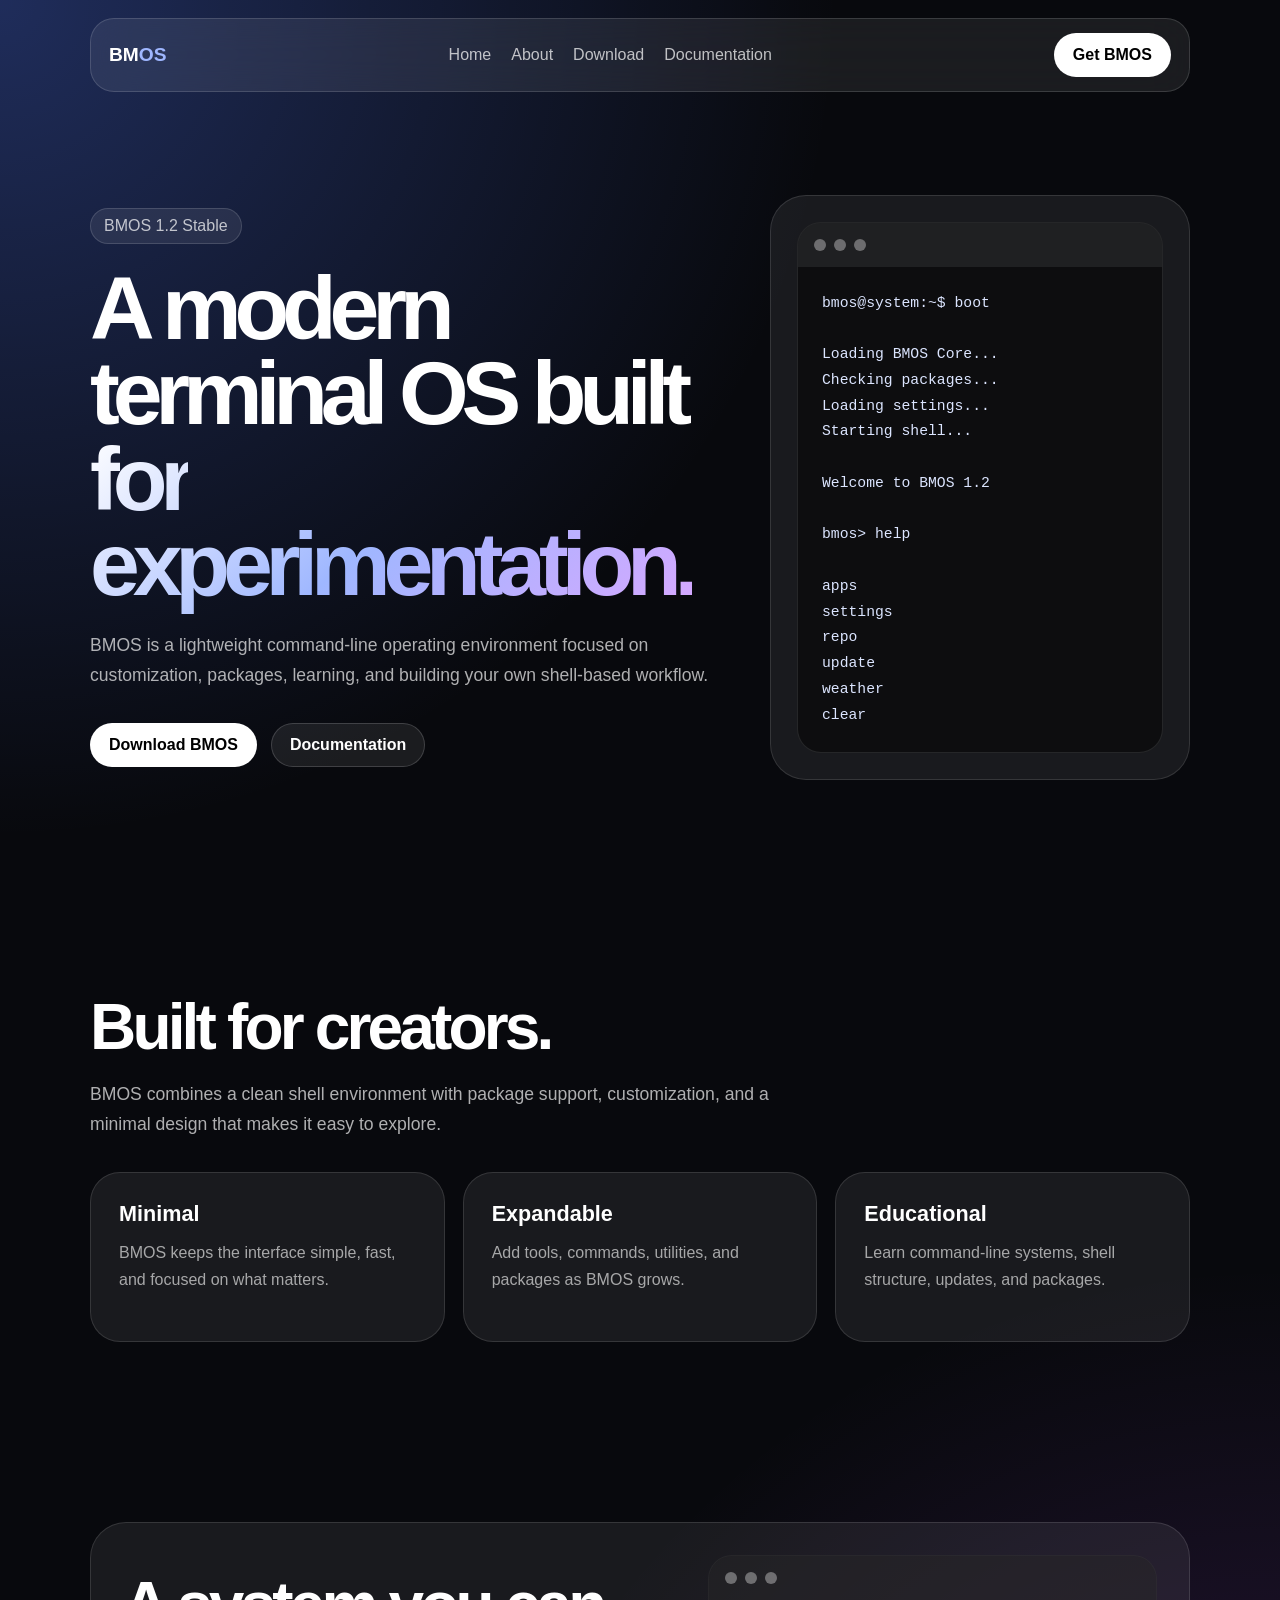
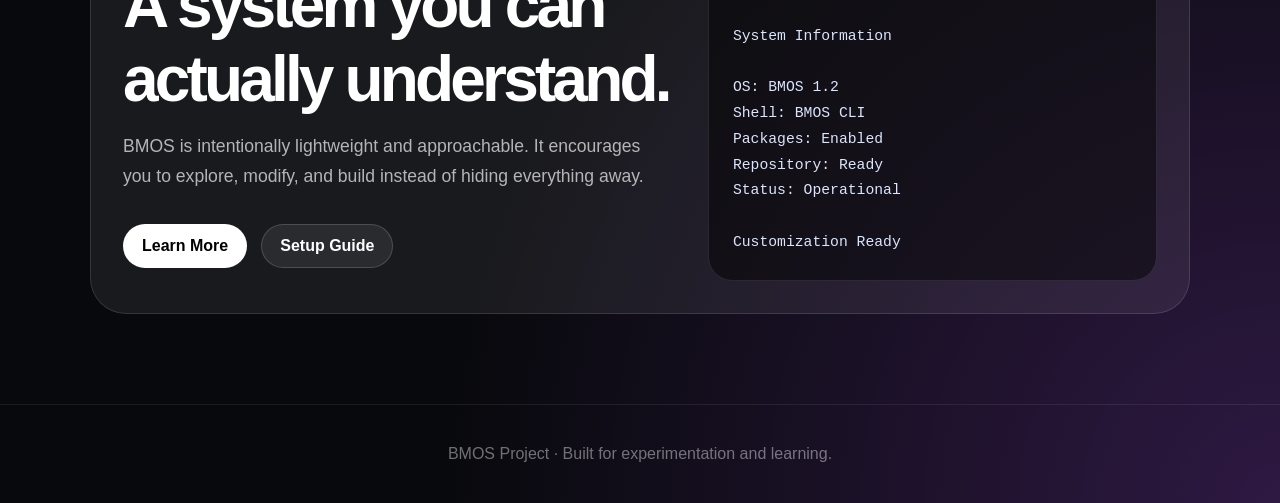
==== commit 6b99e973: "bag bro" ====
--- a/index.html
+++ b/index.html
@@ -18,26 +18,24 @@
 
   <nav class="navbar">
     <a href="index.html" class="logo">BM<span>OS</span></a>
-
     <div class="nav-links">
       <a href="index.html">Home</a>
       <a href="about.html">About</a>
       <a href="download.html">Download</a>
       <a href="documentation.html">Documentation</a>
     </div>
-
     <a href="download.html" class="nav-btn">Get BMOS</a>
   </nav>
 
   <main>
     <section class="hero">
       <div class="hero-grid">
-        <div>
+        <div class="hero-copy">
           <div class="badge">BMOS 1.2 Stable</div>
 
           <h1>
-            A modern terminal OS
-            <span class="gradient-text">built for experimentation.</span>
+            A modern terminal OS built
+            <span class="gradient-text">for experimentation.</span>
           </h1>
 
           <p>
@@ -51,7 +49,7 @@
           </div>
         </div>
 
-        <div class="glass-card">
+        <div class="terminal-showcase">
           <div class="terminal">
             <div class="terminal-top">
               <div class="dot"></div>
@@ -86,7 +84,6 @@
     <section class="content-section">
       <div class="section-inner">
         <h2 class="section-title">Built for creators.</h2>
-
         <p class="section-subtitle">
           BMOS combines a clean shell environment with package support,
           customization, and a minimal design that makes it easy to explore.
@@ -113,30 +110,28 @@
 
     <section class="content-section">
       <div class="section-inner">
-        <div class="glass-card">
-          <div class="hero-grid">
-            <div>
-              <h2 class="section-title">A system you can actually understand.</h2>
+        <div class="glass-card split-card">
+          <div>
+            <h2 class="section-title">A system you can actually understand.</h2>
+            <p class="section-subtitle">
+              BMOS is intentionally lightweight and approachable. It encourages
+              you to explore, modify, and build instead of hiding everything away.
+            </p>
 
-              <p class="section-subtitle">
-                BMOS is intentionally lightweight and approachable. It encourages
-                you to explore, modify, and build instead of hiding everything away.
-              </p>
+            <div class="buttons">
+              <a href="about.html" class="btn primary">Learn More</a>
+              <a href="documentation.html" class="btn secondary">Setup Guide</a>
+            </div>
+          </div>
 
-              <div class="buttons">
-                <a href="about.html" class="btn primary">Learn More</a>
-                <a href="documentation.html" class="btn secondary">Setup Guide</a>
-              </div>
+          <div class="terminal">
+            <div class="terminal-top">
+              <div class="dot"></div>
+              <div class="dot"></div>
+              <div class="dot"></div>
             </div>
 
-            <div class="terminal">
-              <div class="terminal-top">
-                <div class="dot"></div>
-                <div class="dot"></div>
-                <div class="dot"></div>
-              </div>
-
-              <div class="terminal-body">
+            <div class="terminal-body">
 <pre>System Information
 
 OS: BMOS 1.2
@@ -146,7 +141,6 @@
 Status: Operational
 
 Customization Ready</pre>
-              </div>
             </div>
           </div>
         </div>
--- a/style.css
+++ b/style.css
@@ -11,8 +11,8 @@
 body {
   font-family: Inter, -apple-system, BlinkMacSystemFont, "Segoe UI", sans-serif;
   background:
-    radial-gradient(circle at top left, rgba(80,120,255,0.34), transparent 34%),
-    radial-gradient(circle at bottom right, rgba(180,80,255,0.24), transparent 34%),
+    radial-gradient(circle at top left, rgba(80,120,255,0.32), transparent 34%),
+    radial-gradient(circle at bottom right, rgba(180,80,255,0.22), transparent 34%),
     #08090d;
   color: white;
   overflow-x: hidden;
@@ -27,20 +27,22 @@
   position: fixed;
   inset: 0;
   background: #08090d;
-  z-index: 9999;
-  display: grid;
-  place-items: center;
-  transition: opacity 0.7s ease, visibility 0.7s ease;
+  z-index: 99999;
+  display: flex;
+  justify-content: center;
+  align-items: center;
+  transition: opacity 0.6s ease, visibility 0.6s ease;
 }
 
 .boot-screen.hidden {
   opacity: 0;
   visibility: hidden;
+  pointer-events: none;
 }
 
 .boot-logo {
   text-align: center;
-  animation: bootFloat 1.8s ease infinite;
+  animation: bootFloat 1.6s ease-in-out infinite;
 }
 
 .boot-mark {
@@ -66,7 +68,6 @@
 .boot-subtitle {
   margin-top: 8px;
   color: rgba(255,255,255,0.5);
-  font-size: 0.9rem;
 }
 
 @keyframes bootFloat {
@@ -89,13 +90,11 @@
   align-items: center;
   justify-content: space-between;
   z-index: 1000;
-  animation: pageFade 0.8s ease both;
 }
 
 .logo {
   font-weight: 900;
   font-size: 1.2rem;
-  letter-spacing: -0.04em;
 }
 
 .logo span {
@@ -145,15 +144,9 @@
 .page-hero,
 .download-hero {
   min-height: 100vh;
-  padding: 160px 24px 80px;
-  display: flex;
-  align-items: center;
-  animation: pageFade 0.8s ease both;
-}
-
-.content-section {
-  padding: 90px 24px;
-  animation: pageFade 0.8s ease both;
+  padding: 155px 24px 80px;
+  display: flex;
+  align-items: center;
 }
 
 .section-inner {
@@ -165,9 +158,23 @@
   width: min(1100px, 100%);
   margin: auto;
   display: grid;
-  grid-template-columns: 1.1fr 0.9fr;
-  gap: 40px;
-  align-items: center;
+  grid-template-columns: minmax(0, 1.4fr) minmax(420px, 0.8fr);
+  gap: 56px;
+  align-items: center;
+}
+
+.hero-copy {
+  min-width: 0;
+}
+
+.terminal-showcase {
+  width: 100%;
+  min-width: 420px;
+  padding: 26px;
+  border-radius: 36px;
+  border: 1px solid rgba(255,255,255,0.12);
+  background: rgba(255,255,255,0.07);
+  backdrop-filter: blur(22px);
 }
 
 .badge {
@@ -182,7 +189,7 @@
 
 h1,
 .page-title {
-  font-size: clamp(3rem, 8vw, 6.5rem);
+  font-size: clamp(3rem, 7vw, 6rem);
   line-height: 0.95;
   letter-spacing: -0.08em;
   margin-bottom: 24px;
@@ -218,6 +225,16 @@
   flex-wrap: wrap;
 }
 
+.content-section {
+  padding: 90px 24px;
+}
+
+.section-title {
+  font-size: clamp(2.2rem, 5vw, 4rem);
+  margin-bottom: 16px;
+  letter-spacing: -0.06em;
+}
+
 .cards {
   display: grid;
   grid-template-columns: repeat(3, 1fr);
@@ -232,25 +249,33 @@
   border: 1px solid rgba(255,255,255,0.12);
   background: rgba(255,255,255,0.07);
   backdrop-filter: blur(22px);
-  transition: transform 0.25s ease, border-color 0.25s ease, background 0.25s ease;
+  transition: border-color 0.25s ease, background 0.25s ease, transform 0.25s ease;
 }
 
 .glass-card:hover,
 .feature-card:hover,
-.download-tile:hover {
+.download-tile:hover,
+.terminal-showcase:hover {
   border-color: rgba(159,183,255,0.35);
   background: rgba(255,255,255,0.1);
 }
 
 .glass-card {
   border-radius: 36px;
-  padding: 26px;
+  padding: 32px;
+}
+
+.split-card {
+  display: grid;
+  grid-template-columns: 1.1fr 0.9fr;
+  gap: 36px;
+  align-items: center;
 }
 
 .feature-card {
   padding: 28px;
   border-radius: 30px;
-  min-height: 190px;
+  min-height: 170px;
 }
 
 .feature-card h3 {
@@ -263,13 +288,9 @@
   line-height: 1.7;
 }
 
-.section-title {
-  font-size: clamp(2.2rem, 5vw, 4rem);
-  margin-bottom: 16px;
-  letter-spacing: -0.06em;
-}
-
 .terminal {
+  width: 100%;
+  min-width: 0;
   background: rgba(0,0,0,0.45);
   border-radius: 24px;
   overflow: hidden;
@@ -293,7 +314,7 @@
 }
 
 .terminal-body {
-  padding: 22px;
+  padding: 24px;
   color: #dce5ff;
 }
 
@@ -301,6 +322,7 @@
   font-family: Consolas, "SF Mono", monospace;
   line-height: 1.75;
   white-space: pre-wrap;
+  font-size: 0.92rem;
 }
 
 .download-grid {
@@ -311,24 +333,22 @@
 }
 
 .download-tile {
-  min-height: 360px;
+  min-height: 340px;
   padding: 32px;
   border-radius: 34px;
   display: flex;
   flex-direction: column;
-  justify-content: space-between;
+  gap: 22px;
 }
 
 .download-tile h3 {
   font-size: 2rem;
-  margin: 18px 0 14px;
-  letter-spacing: -0.04em;
+  margin-top: 18px;
 }
 
 .download-tile p {
   color: rgba(255,255,255,0.66);
   line-height: 1.65;
-  margin-bottom: 22px;
 }
 
 .download-label {
@@ -371,26 +391,6 @@
   cursor: not-allowed;
 }
 
-.install-card {
-  display: grid;
-  grid-template-columns: 1.2fr 1fr auto;
-  gap: 24px;
-  align-items: center;
-}
-
-.install-steps {
-  display: grid;
-  gap: 10px;
-}
-
-.install-steps div {
-  padding: 12px 14px;
-  border-radius: 16px;
-  background: rgba(255,255,255,0.08);
-  color: rgba(255,255,255,0.75);
-  font-weight: 700;
-}
-
 .docs {
   display: grid;
   grid-template-columns: 260px 1fr;
@@ -442,7 +442,6 @@
   overflow-x: auto;
   background: rgba(0,0,0,0.45);
   border: 1px solid rgba(255,255,255,0.1);
-  color: #dce5ff;
 }
 
 footer {
@@ -450,6 +449,9 @@
   text-align: center;
   color: rgba(255,255,255,0.42);
   border-top: 1px solid rgba(255,255,255,0.08);
+}
+
+.fade-in {
   animation: pageFade 0.8s ease both;
 }
 
@@ -465,13 +467,17 @@
   }
 }
 
-@media (max-width: 900px) {
+@media (max-width: 950px) {
   .hero-grid,
+  .split-card,
   .cards,
   .download-grid,
-  .install-card,
   .docs {
     grid-template-columns: 1fr;
+  }
+
+  .terminal-showcase {
+    min-width: 0;
   }
 
   .nav-links {
@@ -509,8 +515,9 @@
     text-align: center;
   }
 
-  .download-tile {
-    min-height: auto;
+  h1,
+  .page-title {
+    font-size: clamp(3rem, 14vw, 4.7rem);
   }
 
   .about-title {
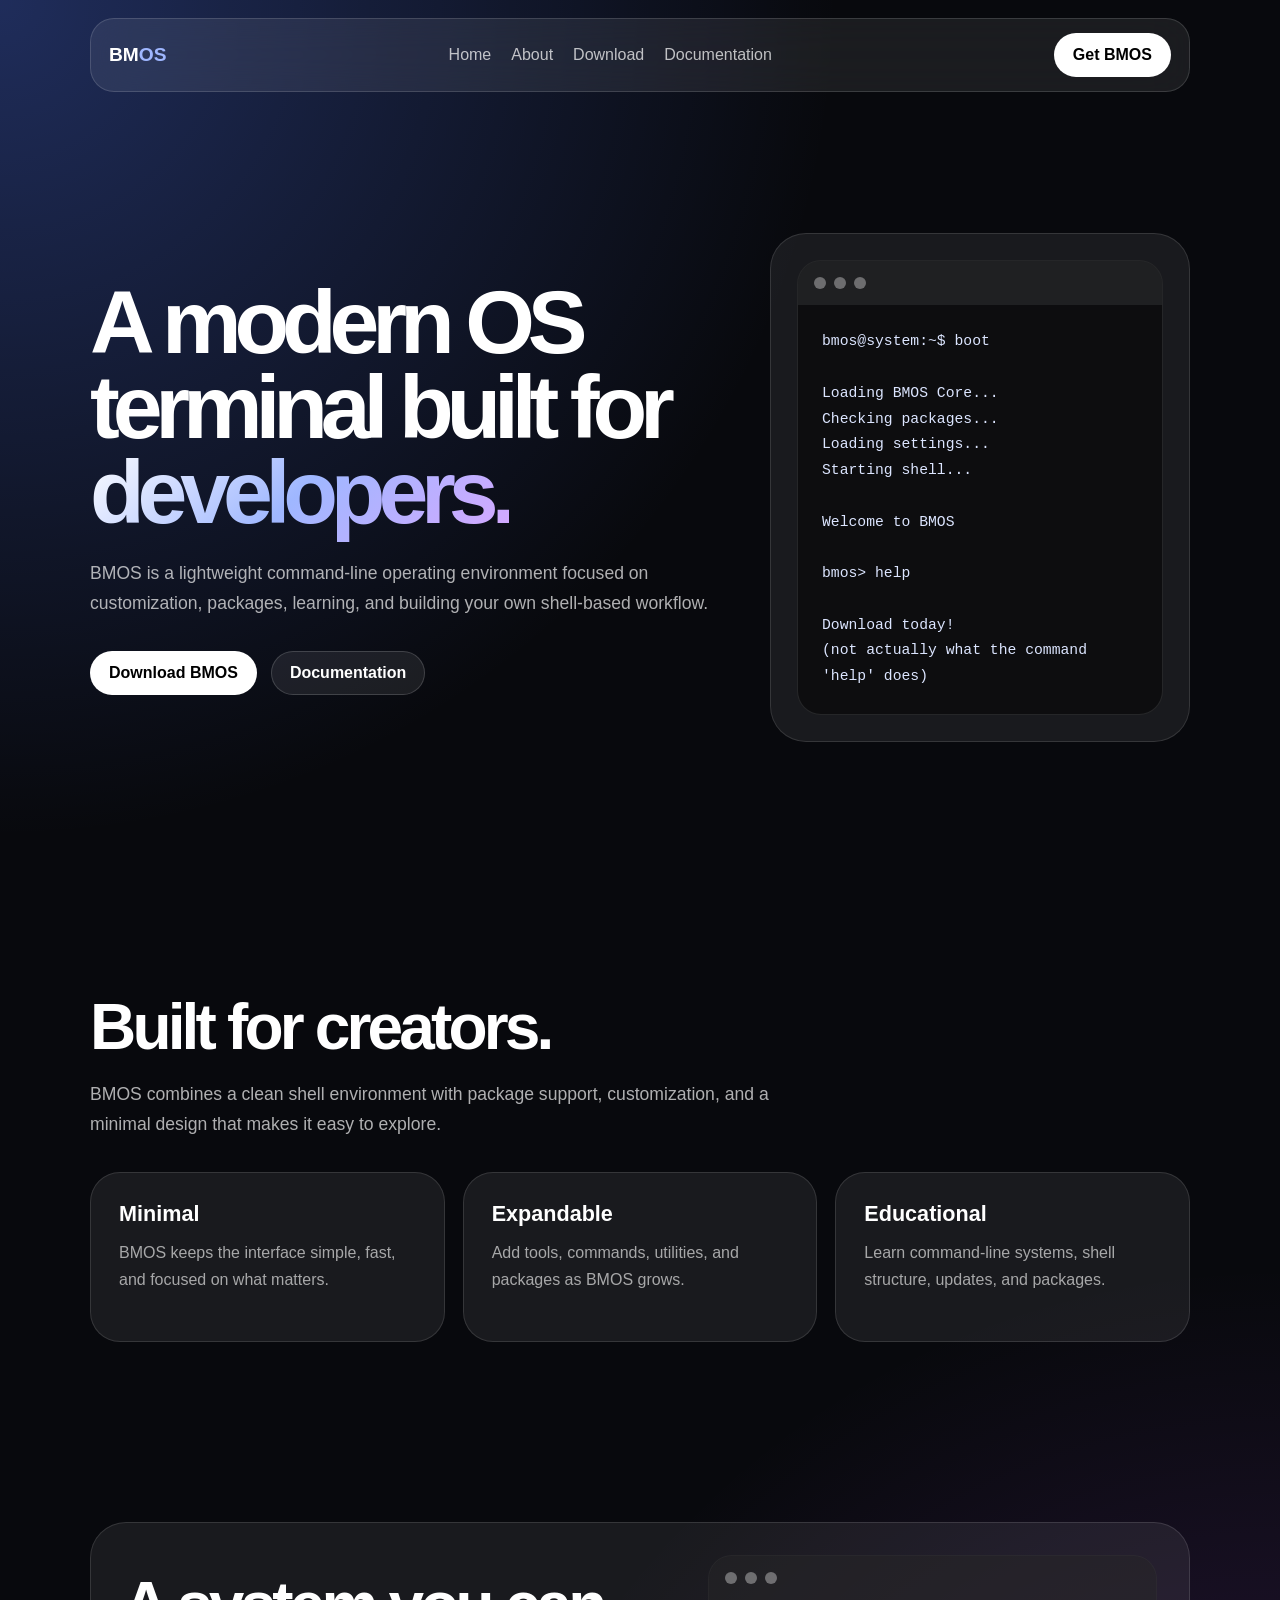
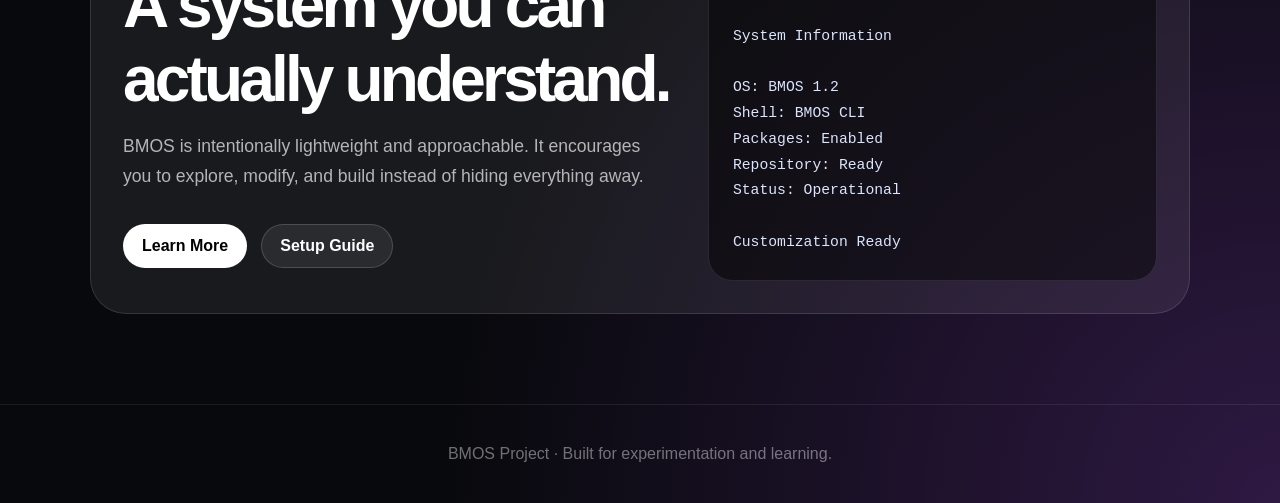
==== commit d94817bd: "Adding "coming soon" page, redoing about, redoing docs" ====
--- a/index.html
+++ b/index.html
@@ -22,7 +22,7 @@
       <a href="index.html">Home</a>
       <a href="about.html">About</a>
       <a href="download.html">Download</a>
-      <a href="documentation.html">Documentation</a>
+      <a href="sd.html">Documentation</a>
     </div>
     <a href="download.html" class="nav-btn">Get BMOS</a>
   </nav>
@@ -31,12 +31,12 @@
     <section class="hero">
       <div class="hero-grid">
         <div class="hero-copy">
-          <div class="badge">BMOS 1.2 Stable</div>
 
-          <h1>
-            A modern terminal OS built
-            <span class="gradient-text">for experimentation.</span>
-          </h1>
+
+                  <h1 class="page-title about-title">
+          A modern OS terminal built for
+          <span class="gradient-text changing-text">developers.</span>
+        </h1>
 
           <p>
             BMOS is a lightweight command-line operating environment focused on
@@ -45,7 +45,7 @@
 
           <div class="buttons">
             <a href="download.html" class="btn primary">Download BMOS</a>
-            <a href="documentation.html" class="btn secondary">Documentation</a>
+            <a href="sd.html" class="btn secondary">Documentation</a>
           </div>
         </div>
 
@@ -65,16 +65,12 @@
 Loading settings...
 Starting shell...
 
-Welcome to BMOS 1.2
+Welcome to BMOS
 
 bmos> help
 
-apps
-settings
-repo
-update
-weather
-clear</pre>
+Download today!
+(not actually what the command 'help' does)</pre>
             </div>
           </div>
         </div>
@@ -120,7 +116,7 @@
 
             <div class="buttons">
               <a href="about.html" class="btn primary">Learn More</a>
-              <a href="documentation.html" class="btn secondary">Setup Guide</a>
+              <a href="sd.html" class="btn secondary">Setup Guide</a>
             </div>
           </div>
 
--- a/style.css
+++ b/style.css
@@ -480,8 +480,24 @@
     min-width: 0;
   }
 
+  .navbar {
+    width: min(1100px, calc(100% - 24px));
+    gap: 12px;
+  }
+
   .nav-links {
-    display: none;
+    display: flex;
+    gap: 12px;
+    font-size: 0.85rem;
+  }
+
+  .nav-links {
+  flex-wrap: wrap;
+  justify-content: center;
+}
+  .nav-btn {
+    padding: 10px 14px;
+    font-size: 0.85rem;
   }
 
   .doc-menu {
@@ -523,4 +539,191 @@
   .about-title {
     min-height: 110px;
   }
+}
+
+.docs-hero {
+  padding: 155px 24px 40px;
+}
+
+.docs-layout-section {
+  padding: 30px 24px 90px;
+}
+
+.docs-layout {
+  width: min(1100px, 100%);
+  margin: auto;
+  display: grid;
+  grid-template-columns: 280px 1fr;
+  gap: 28px;
+  align-items: start;
+}
+
+.docs-sidebar {
+  position: sticky;
+  top: 110px;
+  padding: 22px;
+  border-radius: 28px;
+  background: rgba(255,255,255,0.07);
+  border: 1px solid rgba(255,255,255,0.12);
+  backdrop-filter: blur(22px);
+}
+
+.docs-sidebar h3 {
+  margin-bottom: 16px;
+}
+
+.docs-sidebar a {
+  display: block;
+  padding: 11px 12px;
+  border-radius: 14px;
+  color: rgba(255,255,255,0.68);
+  font-weight: 700;
+  font-size: 0.92rem;
+}
+
+.docs-sidebar a:hover {
+  background: rgba(255,255,255,0.08);
+  color: white;
+}
+
+.docs-content {
+  display: grid;
+  gap: 24px;
+}
+
+.doc-section {
+  padding: 34px;
+  border-radius: 34px;
+  background: rgba(255,255,255,0.07);
+  border: 1px solid rgba(255,255,255,0.12);
+  backdrop-filter: blur(22px);
+}
+
+.doc-number {
+  display: inline-flex;
+  margin-bottom: 14px;
+  color: #9fb7ff;
+  font-weight: 900;
+}
+
+.doc-section h2 {
+  font-size: clamp(2rem, 4vw, 3.2rem);
+  letter-spacing: -0.06em;
+  margin-bottom: 16px;
+}
+
+.doc-section h3 {
+  margin: 26px 0 12px;
+  font-size: 1.35rem;
+}
+
+.doc-section p,
+.doc-section li {
+  color: rgba(255,255,255,0.68);
+  line-height: 1.75;
+}
+
+.doc-section ul,
+.doc-section ol {
+  padding-left: 22px;
+  margin: 14px 0;
+}
+
+.doc-section pre {
+  margin: 18px 0;
+  padding: 18px;
+  border-radius: 20px;
+  background: rgba(0,0,0,0.45);
+  border: 1px solid rgba(255,255,255,0.1);
+  color: #dce5ff;
+  overflow-x: auto;
+}
+
+.image-placeholder {
+  margin: 22px 0;
+  min-height: 220px;
+  border-radius: 26px;
+  border: 1px dashed rgba(255,255,255,0.24);
+  background:
+    linear-gradient(135deg, rgba(159,183,255,0.12), rgba(214,168,255,0.08));
+  color: rgba(255,255,255,0.48);
+  display: grid;
+  place-items: center;
+  text-align: center;
+  padding: 24px;
+  font-weight: 800;
+}
+
+.info-box,
+.warning-box {
+  margin: 20px 0;
+  padding: 18px;
+  border-radius: 20px;
+  line-height: 1.7;
+}
+
+.info-box {
+  background: rgba(159,183,255,0.12);
+  border: 1px solid rgba(159,183,255,0.25);
+  color: #dce5ff;
+}
+
+.warning-box {
+  background: rgba(255,190,120,0.1);
+  border: 1px solid rgba(255,190,120,0.25);
+  color: #ffe0bd;
+}
+
+.doc-cards {
+  display: grid;
+  grid-template-columns: repeat(3, 1fr);
+  gap: 14px;
+  margin-top: 20px;
+}
+
+.doc-cards div {
+  padding: 18px;
+  border-radius: 22px;
+  background: rgba(255,255,255,0.07);
+  border: 1px solid rgba(255,255,255,0.1);
+}
+
+.doc-cards h3 {
+  margin: 0 0 8px;
+}
+
+.continue-link {
+  display: inline-flex;
+  margin-top: 26px;
+  padding: 13px 18px;
+  border-radius: 999px;
+  background: white;
+  color: black;
+  font-weight: 900;
+}
+
+@media (max-width: 950px) {
+  .docs-layout,
+  .doc-cards {
+    grid-template-columns: 1fr;
+  }
+
+  .docs-sidebar {
+    position: relative;
+    top: 0;
+  }
+}
+
+@media (max-width: 520px) {
+  .docs-hero {
+    padding: 135px 18px 30px;
+  }
+
+  .docs-layout-section {
+    padding: 20px 18px 70px;
+  }
+
+  .doc-section {
+    padding: 24px;
+  }
 }
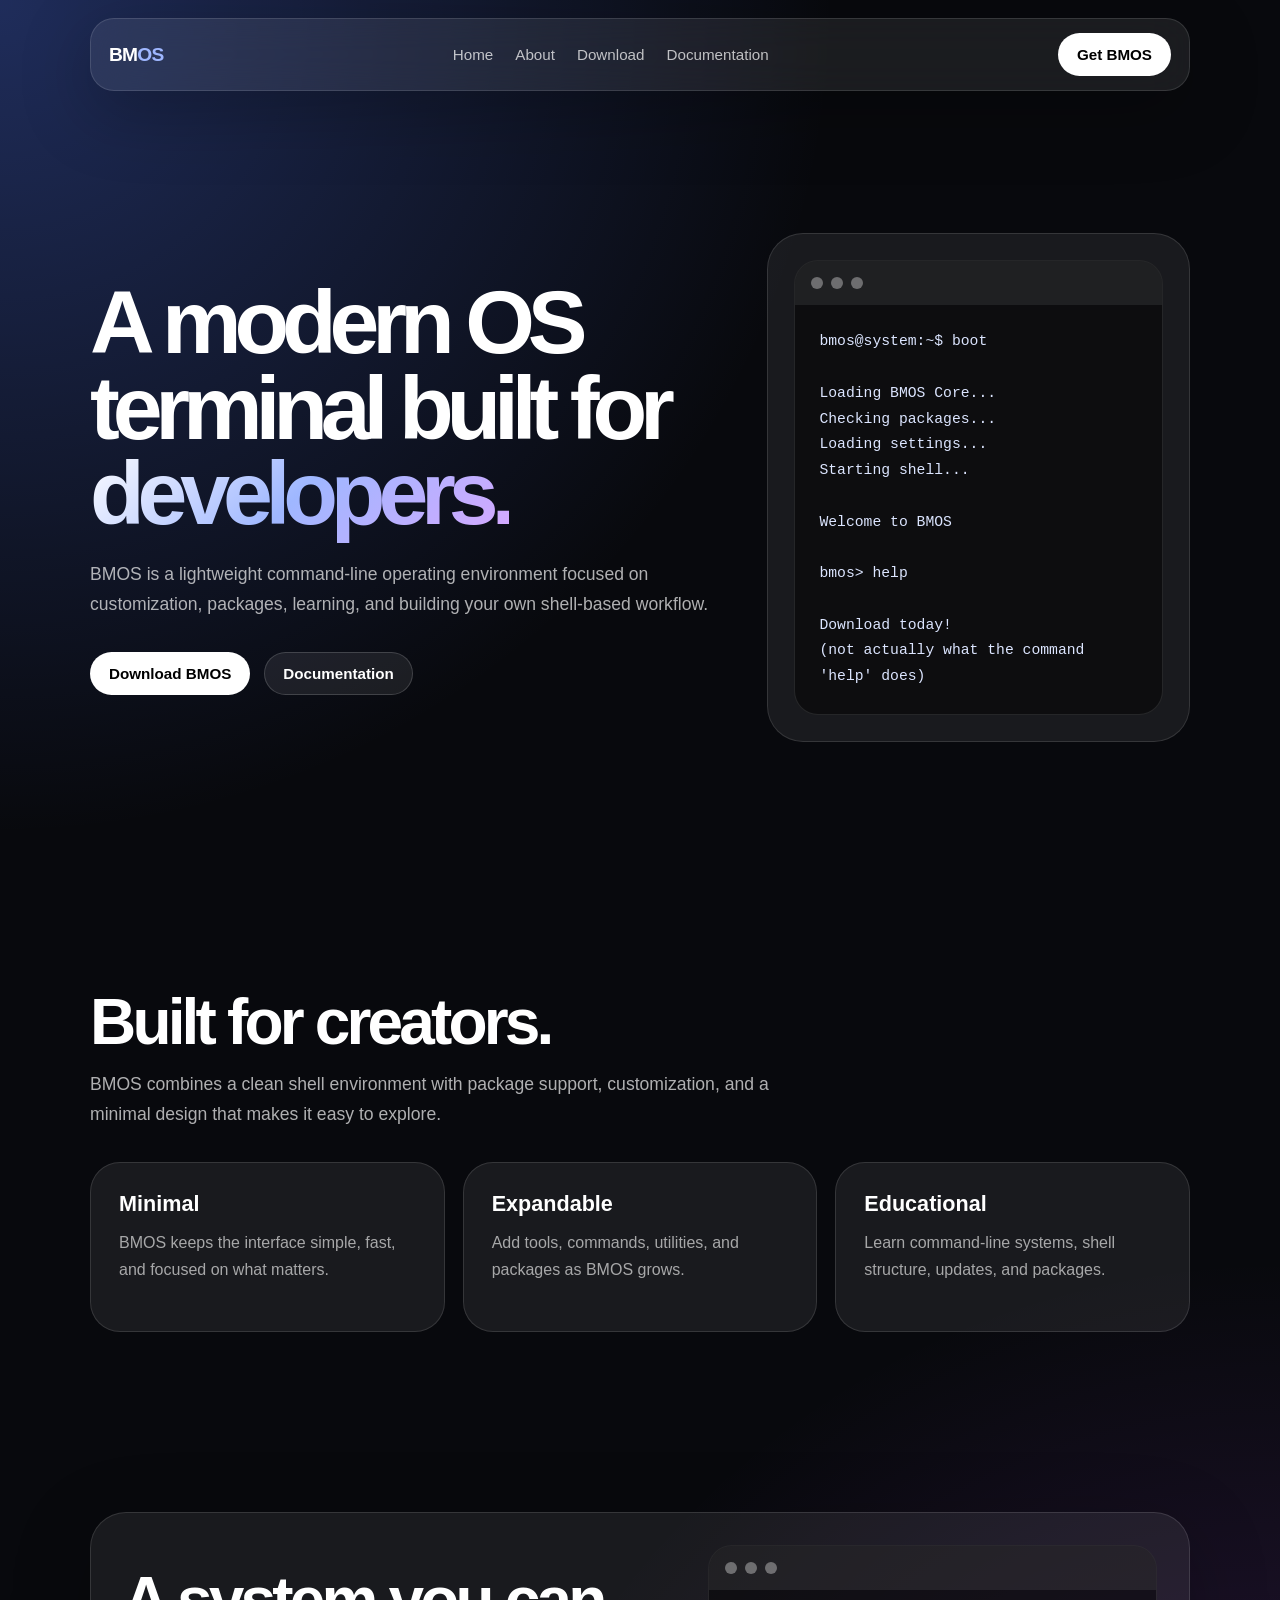
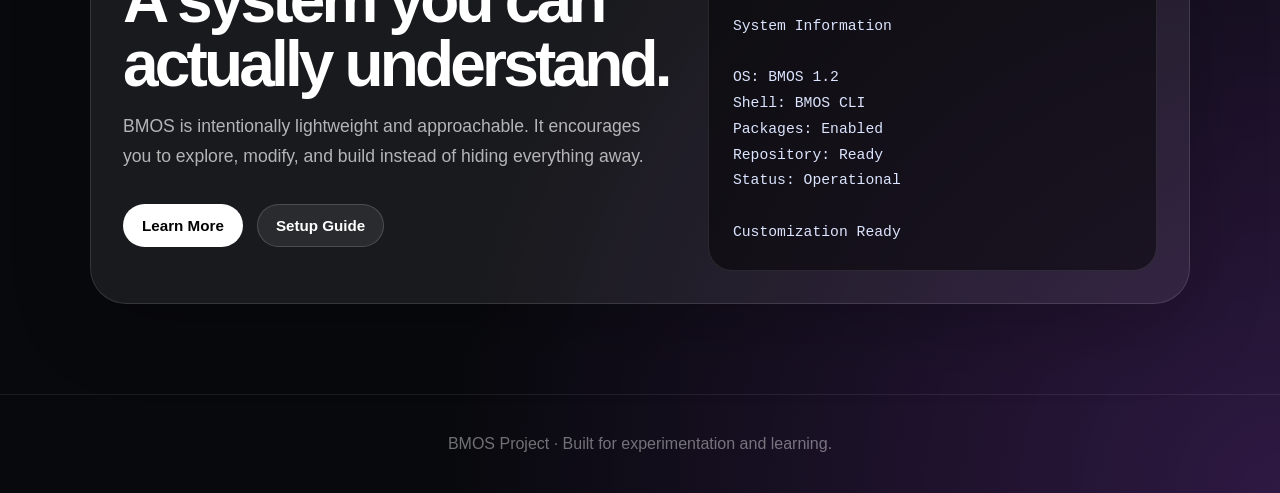
==== commit c063add8: "g" ====
--- a/index.html
+++ b/index.html
@@ -3,18 +3,20 @@
 <head>
   <meta charset="UTF-8" />
   <meta name="viewport" content="width=device-width, initial-scale=1.0" />
-  <title>BMOS</title>
+  <link rel="icon" type="image/png" href="favicon.png">
+<link rel="apple-touch-icon" href="favicon.png">
+  <title>BMOS | Home</title>
   <link rel="stylesheet" href="style.css" />
 </head>
 
 <body>
-  <div class="boot-screen" id="bootScreen">
-    <div class="boot-logo">
-      <div class="boot-mark">BM</div>
-      <div class="boot-title">BMOS</div>
-      <div class="boot-subtitle">starting system...</div>
-    </div>
+<div class="home-transition" id="homeTransition">
+  <div class="transition-glass">
+    <div class="transition-orb"></div>
+    <div class="transition-logo">BM</div>
+    <p>BMOS</p>
   </div>
+</div>
 
   <nav class="navbar">
     <a href="index.html" class="logo">BM<span>OS</span></a>
--- a/style.css
+++ b/style.css
@@ -4,6 +4,22 @@
   box-sizing: border-box;
 }
 
+:root {
+  --bg: #08090d;
+  --panel: rgba(255, 255, 255, 0.07);
+  --panel-strong: rgba(255, 255, 255, 0.1);
+  --border: rgba(255, 255, 255, 0.12);
+  --border-strong: rgba(159, 183, 255, 0.35);
+  --text: #ffffff;
+  --muted: rgba(255, 255, 255, 0.68);
+  --muted-2: rgba(255, 255, 255, 0.48);
+  --blue: #9fb7ff;
+  --purple: #d6a8ff;
+  --radius-xl: 36px;
+  --radius-lg: 28px;
+  --shadow: 0 30px 100px rgba(0, 0, 0, 0.38);
+}
+
 html {
   scroll-behavior: smooth;
 }
@@ -11,10 +27,10 @@
 body {
   font-family: Inter, -apple-system, BlinkMacSystemFont, "Segoe UI", sans-serif;
   background:
-    radial-gradient(circle at top left, rgba(80,120,255,0.32), transparent 34%),
-    radial-gradient(circle at bottom right, rgba(180,80,255,0.22), transparent 34%),
-    #08090d;
-  color: white;
+    radial-gradient(circle at top left, rgba(80, 120, 255, 0.32), transparent 34%),
+    radial-gradient(circle at bottom right, rgba(180, 80, 255, 0.22), transparent 34%),
+    var(--bg);
+  color: var(--text);
   overflow-x: hidden;
 }
 
@@ -23,57 +39,11 @@
   text-decoration: none;
 }
 
-.boot-screen {
-  position: fixed;
-  inset: 0;
-  background: #08090d;
-  z-index: 99999;
-  display: flex;
-  justify-content: center;
-  align-items: center;
-  transition: opacity 0.6s ease, visibility 0.6s ease;
-}
-
-.boot-screen.hidden {
-  opacity: 0;
-  visibility: hidden;
-  pointer-events: none;
-}
-
-.boot-logo {
-  text-align: center;
-  animation: bootFloat 1.6s ease-in-out infinite;
-}
-
-.boot-mark {
-  width: 92px;
-  height: 92px;
-  margin: 0 auto 18px;
-  border-radius: 28px;
-  display: grid;
-  place-items: center;
-  font-weight: 900;
-  font-size: 2rem;
-  background: linear-gradient(135deg, #ffffff, #9fb7ff, #d6a8ff);
-  color: #08090d;
-  box-shadow: 0 0 60px rgba(159,183,255,0.35);
-}
-
-.boot-title {
-  font-size: 2.2rem;
-  font-weight: 900;
-  letter-spacing: -0.06em;
-}
-
-.boot-subtitle {
-  margin-top: 8px;
-  color: rgba(255,255,255,0.5);
-}
-
-@keyframes bootFloat {
-  0%, 100% { transform: translateY(0); }
-  50% { transform: translateY(-8px); }
-}
+img {
+  max-width: 100%;
+}
+
+/* NAVBAR */
 
 .navbar {
   position: fixed;
@@ -83,45 +53,66 @@
   width: min(1100px, calc(100% - 32px));
   padding: 14px 18px;
   border-radius: 24px;
-  border: 1px solid rgba(255,255,255,0.14);
-  background: rgba(255,255,255,0.08);
+  border: 1px solid var(--border);
+  background: rgba(255, 255, 255, 0.08);
   backdrop-filter: blur(24px);
-  display: flex;
+  -webkit-backdrop-filter: blur(24px);
+  display: grid;
+  grid-template-columns: auto 1fr auto;
   align-items: center;
-  justify-content: space-between;
+  gap: 22px;
   z-index: 1000;
+  box-shadow: 0 20px 70px rgba(0, 0, 0, 0.25);
 }
 
 .logo {
   font-weight: 900;
   font-size: 1.2rem;
+  letter-spacing: -0.04em;
+  white-space: nowrap;
 }
 
 .logo span {
-  color: #9fb7ff;
+  color: var(--blue);
 }
 
 .nav-links {
   display: flex;
-  gap: 20px;
-  color: rgba(255,255,255,0.72);
+  justify-content: center;
+  align-items: center;
+  gap: 22px;
+  color: rgba(255, 255, 255, 0.72);
+  font-size: 0.95rem;
+  white-space: nowrap;
+}
+
+.nav-links a {
+  transition: color 0.2s ease;
 }
 
 .nav-links a:hover {
   color: white;
 }
+
+/* BUTTONS */
 
 .nav-btn,
 .btn {
   padding: 12px 18px;
   border-radius: 999px;
-  font-weight: 800;
-  border: 1px solid rgba(255,255,255,0.16);
-  transition: 0.25s ease;
+  font-weight: 850;
+  border: 1px solid rgba(255, 255, 255, 0.16);
+  transition:
+    transform 0.25s ease,
+    background 0.25s ease,
+    border-color 0.25s ease;
   display: inline-flex;
   justify-content: center;
   align-items: center;
   width: fit-content;
+  cursor: pointer;
+  font-family: inherit;
+  font-size: 0.95rem;
 }
 
 .nav-btn,
@@ -131,13 +122,115 @@
 }
 
 .secondary {
-  background: rgba(255,255,255,0.08);
+  background: rgba(255, 255, 255, 0.08);
   color: white;
 }
 
 .btn:hover,
 .nav-btn:hover {
   transform: translateY(-3px);
+}
+
+/* HOME TRANSITION */
+
+.home-transition {
+  position: fixed;
+  inset: 0;
+  z-index: 99999;
+  display: grid;
+  place-items: center;
+  background:
+    radial-gradient(circle at 30% 30%, rgba(159, 183, 255, 0.28), transparent 35%),
+    radial-gradient(circle at 70% 70%, rgba(214, 168, 255, 0.22), transparent 35%),
+    rgba(8, 9, 13, 0.94);
+  backdrop-filter: blur(28px);
+  -webkit-backdrop-filter: blur(28px);
+  transition: opacity 0.85s ease, visibility 0.85s ease;
+}
+
+.home-transition.hide {
+  opacity: 0;
+  visibility: hidden;
+  pointer-events: none;
+}
+
+.transition-glass {
+  width: 210px;
+  height: 210px;
+  border-radius: 48px;
+  background: rgba(255, 255, 255, 0.08);
+  border: 1px solid rgba(255, 255, 255, 0.18);
+  backdrop-filter: blur(26px);
+  -webkit-backdrop-filter: blur(26px);
+  display: grid;
+  place-items: center;
+  position: relative;
+  overflow: hidden;
+  box-shadow: var(--shadow);
+  animation: glassIntro 1.15s cubic-bezier(.2, .9, .2, 1) both;
+}
+
+.transition-orb {
+  position: absolute;
+  width: 160px;
+  height: 160px;
+  border-radius: 999px;
+  background: linear-gradient(135deg, #ffffff, var(--blue), var(--purple));
+  filter: blur(18px);
+  opacity: 0.42;
+  animation: orbMove 1.6s ease-in-out infinite alternate;
+}
+
+.transition-logo {
+  position: relative;
+  z-index: 2;
+  width: 92px;
+  height: 92px;
+  border-radius: 26px;
+  display: grid;
+  place-items: center;
+  background: linear-gradient(135deg, #ffffff, var(--blue), var(--purple));
+  color: var(--bg);
+  font-weight: 950;
+  font-size: 2rem;
+  letter-spacing: -0.08em;
+}
+
+.transition-glass p {
+  position: absolute;
+  bottom: 28px;
+  z-index: 2;
+  color: rgba(255, 255, 255, 0.72);
+  font-weight: 900;
+  letter-spacing: -0.04em;
+}
+
+@keyframes glassIntro {
+  from {
+    opacity: 0;
+    transform: scale(0.88) translateY(16px);
+  }
+
+  to {
+    opacity: 1;
+    transform: scale(1) translateY(0);
+  }
+}
+
+@keyframes orbMove {
+  from {
+    transform: translate(-20px, -18px);
+  }
+
+  to {
+    transform: translate(22px, 18px);
+  }
+}
+
+/* GENERAL LAYOUT */
+
+main {
+  width: 100%;
 }
 
 .hero,
@@ -149,6 +242,10 @@
   align-items: center;
 }
 
+.content-section {
+  padding: 90px 24px;
+}
+
 .section-inner {
   width: min(1100px, 100%);
   margin: auto;
@@ -158,7 +255,7 @@
   width: min(1100px, 100%);
   margin: auto;
   display: grid;
-  grid-template-columns: minmax(0, 1.4fr) minmax(420px, 0.8fr);
+  grid-template-columns: minmax(0, 1.25fr) minmax(380px, 0.85fr);
   gap: 56px;
   align-items: center;
 }
@@ -167,24 +264,16 @@
   min-width: 0;
 }
 
-.terminal-showcase {
-  width: 100%;
-  min-width: 420px;
-  padding: 26px;
-  border-radius: 36px;
-  border: 1px solid rgba(255,255,255,0.12);
-  background: rgba(255,255,255,0.07);
-  backdrop-filter: blur(22px);
-}
-
-.badge {
+.badge,
+.section-kicker {
   display: inline-flex;
   padding: 8px 13px;
   border-radius: 999px;
-  border: 1px solid rgba(255,255,255,0.14);
-  background: rgba(255,255,255,0.08);
-  color: rgba(255,255,255,0.72);
+  border: 1px solid rgba(255, 255, 255, 0.14);
+  background: rgba(255, 255, 255, 0.08);
+  color: rgba(255, 255, 255, 0.72);
   margin-bottom: 22px;
+  font-weight: 750;
 }
 
 h1,
@@ -195,13 +284,21 @@
   margin-bottom: 24px;
 }
 
+.section-title {
+  font-size: clamp(2.2rem, 5vw, 4rem);
+  margin-bottom: 16px;
+  letter-spacing: -0.06em;
+  line-height: 1;
+}
+
 .about-title {
   min-height: 140px;
 }
 
 .gradient-text {
-  background: linear-gradient(135deg, #ffffff, #9fb7ff, #d6a8ff);
+  background: linear-gradient(135deg, #ffffff, var(--blue), var(--purple));
   -webkit-background-clip: text;
+  background-clip: text;
   color: transparent;
 }
 
@@ -214,7 +311,7 @@
 .section-subtitle {
   font-size: 1.1rem;
   line-height: 1.7;
-  color: rgba(255,255,255,0.68);
+  color: var(--muted);
   max-width: 720px;
   margin-bottom: 32px;
 }
@@ -225,15 +322,7 @@
   flex-wrap: wrap;
 }
 
-.content-section {
-  padding: 90px 24px;
-}
-
-.section-title {
-  font-size: clamp(2.2rem, 5vw, 4rem);
-  margin-bottom: 16px;
-  letter-spacing: -0.06em;
-}
+/* CARDS */
 
 .cards {
   display: grid;
@@ -245,31 +334,30 @@
 .feature-card,
 .download-tile,
 .doc-menu,
-.doc-content {
-  border: 1px solid rgba(255,255,255,0.12);
-  background: rgba(255,255,255,0.07);
+.doc-content,
+.terminal-showcase {
+  border: 1px solid var(--border);
+  background: var(--panel);
   backdrop-filter: blur(22px);
-  transition: border-color 0.25s ease, background 0.25s ease, transform 0.25s ease;
+  -webkit-backdrop-filter: blur(22px);
+  transition:
+    border-color 0.25s ease,
+    background 0.25s ease,
+    transform 0.25s ease;
 }
 
 .glass-card:hover,
 .feature-card:hover,
 .download-tile:hover,
 .terminal-showcase:hover {
-  border-color: rgba(159,183,255,0.35);
-  background: rgba(255,255,255,0.1);
+  border-color: var(--border-strong);
+  background: var(--panel-strong);
 }
 
 .glass-card {
-  border-radius: 36px;
+  border-radius: var(--radius-xl);
   padding: 32px;
-}
-
-.split-card {
-  display: grid;
-  grid-template-columns: 1.1fr 0.9fr;
-  gap: 36px;
-  align-items: center;
+  box-shadow: 0 20px 80px rgba(0, 0, 0, 0.22);
 }
 
 .feature-card {
@@ -284,17 +372,33 @@
 }
 
 .feature-card p {
-  color: rgba(255,255,255,0.62);
+  color: rgba(255, 255, 255, 0.62);
   line-height: 1.7;
+}
+
+.split-card {
+  display: grid;
+  grid-template-columns: 1.1fr 0.9fr;
+  gap: 36px;
+  align-items: center;
+}
+
+/* TERMINAL */
+
+.terminal-showcase {
+  width: 100%;
+  min-width: 0;
+  padding: 26px;
+  border-radius: var(--radius-xl);
 }
 
 .terminal {
   width: 100%;
   min-width: 0;
-  background: rgba(0,0,0,0.45);
+  background: rgba(0, 0, 0, 0.45);
   border-radius: 24px;
   overflow: hidden;
-  border: 1px solid rgba(255,255,255,0.1);
+  border: 1px solid rgba(255, 255, 255, 0.1);
 }
 
 .terminal-top {
@@ -303,14 +407,15 @@
   align-items: center;
   gap: 8px;
   padding: 0 16px;
-  background: rgba(255,255,255,0.08);
-}
-
-.dot {
+  background: rgba(255, 255, 255, 0.08);
+}
+
+.dot,
+.soon-dot {
   width: 12px;
   height: 12px;
   border-radius: 50%;
-  background: rgba(255,255,255,0.35);
+  background: rgba(255, 255, 255, 0.35);
 }
 
 .terminal-body {
@@ -325,11 +430,17 @@
   font-size: 0.92rem;
 }
 
+/* DOWNLOAD PAGE */
+
 .download-grid {
   display: grid;
   grid-template-columns: repeat(2, minmax(280px, 1fr));
   gap: 24px;
   margin-top: 36px;
+}
+
+.download-grid.single-download {
+  grid-template-columns: minmax(280px, 540px);
 }
 
 .download-tile {
@@ -344,10 +455,11 @@
 .download-tile h3 {
   font-size: 2rem;
   margin-top: 18px;
+  letter-spacing: -0.04em;
 }
 
 .download-tile p {
-  color: rgba(255,255,255,0.66);
+  color: rgba(255, 255, 255, 0.66);
   line-height: 1.65;
 }
 
@@ -357,19 +469,25 @@
   padding: 7px 12px;
   border-radius: 999px;
   font-size: 0.8rem;
-  font-weight: 800;
+  font-weight: 850;
 }
 
 .recommended {
-  background: rgba(159,183,255,0.18);
+  background: rgba(159, 183, 255, 0.18);
   color: #d7dfff;
-  border: 1px solid rgba(159,183,255,0.35);
+  border: 1px solid rgba(159, 183, 255, 0.35);
 }
 
 .coming-soon {
-  background: rgba(255,255,255,0.1);
-  color: rgba(255,255,255,0.7);
-  border: 1px solid rgba(255,255,255,0.16);
+  background: rgba(255, 255, 255, 0.1);
+  color: rgba(255, 255, 255, 0.7);
+  border: 1px solid rgba(255, 255, 255, 0.16);
+}
+
+.raw {
+  background: rgba(214, 168, 255, 0.16);
+  color: #ead8ff;
+  border: 1px solid rgba(214, 168, 255, 0.35);
 }
 
 .mini-info {
@@ -381,8 +499,8 @@
 .mini-info span {
   padding: 7px 10px;
   border-radius: 999px;
-  background: rgba(255,255,255,0.08);
-  color: rgba(255,255,255,0.68);
+  background: rgba(255, 255, 255, 0.08);
+  color: rgba(255, 255, 255, 0.68);
   font-size: 0.82rem;
 }
 
@@ -391,9 +509,11 @@
   cursor: not-allowed;
 }
 
+/* OLD DOC CLASSES KEPT SAFE */
+
 .docs {
   display: grid;
-  grid-template-columns: 260px 1fr;
+  grid-template-columns: 260px minmax(0, 1fr);
   gap: 24px;
 }
 
@@ -413,11 +533,11 @@
   display: block;
   padding: 12px;
   border-radius: 14px;
-  color: rgba(255,255,255,0.68);
+  color: rgba(255, 255, 255, 0.68);
 }
 
 .doc-menu a:hover {
-  background: rgba(255,255,255,0.08);
+  background: rgba(255, 255, 255, 0.08);
   color: white;
 }
 
@@ -431,7 +551,7 @@
 }
 
 .doc-content p {
-  color: rgba(255,255,255,0.66);
+  color: rgba(255, 255, 255, 0.66);
   line-height: 1.7;
 }
 
@@ -440,106 +560,11 @@
   padding: 16px;
   border-radius: 18px;
   overflow-x: auto;
-  background: rgba(0,0,0,0.45);
-  border: 1px solid rgba(255,255,255,0.1);
-}
-
-footer {
-  padding: 40px 24px;
-  text-align: center;
-  color: rgba(255,255,255,0.42);
-  border-top: 1px solid rgba(255,255,255,0.08);
-}
-
-.fade-in {
-  animation: pageFade 0.8s ease both;
-}
-
-@keyframes pageFade {
-  from {
-    opacity: 0;
-    transform: translateY(18px);
-  }
-
-  to {
-    opacity: 1;
-    transform: translateY(0);
-  }
-}
-
-@media (max-width: 950px) {
-  .hero-grid,
-  .split-card,
-  .cards,
-  .download-grid,
-  .docs {
-    grid-template-columns: 1fr;
-  }
-
-  .terminal-showcase {
-    min-width: 0;
-  }
-
-  .navbar {
-    width: min(1100px, calc(100% - 24px));
-    gap: 12px;
-  }
-
-  .nav-links {
-    display: flex;
-    gap: 12px;
-    font-size: 0.85rem;
-  }
-
-  .nav-links {
-  flex-wrap: wrap;
-  justify-content: center;
-}
-  .nav-btn {
-    padding: 10px 14px;
-    font-size: 0.85rem;
-  }
-
-  .doc-menu {
-    position: relative;
-    top: 0;
-  }
-}
-
-@media (max-width: 520px) {
-  .hero,
-  .page-hero,
-  .download-hero {
-    padding: 135px 18px 70px;
-  }
-
-  .content-section {
-    padding: 70px 18px;
-  }
-
-  .navbar {
-    top: 12px;
-    border-radius: 18px;
-  }
-
-  .buttons,
-  .btn {
-    width: 100%;
-  }
-
-  .btn {
-    text-align: center;
-  }
-
-  h1,
-  .page-title {
-    font-size: clamp(3rem, 14vw, 4.7rem);
-  }
-
-  .about-title {
-    min-height: 110px;
-  }
-}
+  background: rgba(0, 0, 0, 0.45);
+  border: 1px solid rgba(255, 255, 255, 0.1);
+}
+
+/* NEW DOCUMENTATION PAGE */
 
 .docs-hero {
   padding: 155px 24px 40px;
@@ -553,7 +578,7 @@
   width: min(1100px, 100%);
   margin: auto;
   display: grid;
-  grid-template-columns: 280px 1fr;
+  grid-template-columns: 280px minmax(0, 1fr);
   gap: 28px;
   align-items: start;
 }
@@ -563,9 +588,11 @@
   top: 110px;
   padding: 22px;
   border-radius: 28px;
-  background: rgba(255,255,255,0.07);
-  border: 1px solid rgba(255,255,255,0.12);
+  background: var(--panel);
+  border: 1px solid var(--border);
   backdrop-filter: blur(22px);
+  -webkit-backdrop-filter: blur(22px);
+  height: fit-content;
 }
 
 .docs-sidebar h3 {
@@ -576,33 +603,37 @@
   display: block;
   padding: 11px 12px;
   border-radius: 14px;
-  color: rgba(255,255,255,0.68);
+  color: rgba(255, 255, 255, 0.68);
   font-weight: 700;
   font-size: 0.92rem;
 }
 
 .docs-sidebar a:hover {
-  background: rgba(255,255,255,0.08);
+  background: rgba(255, 255, 255, 0.08);
   color: white;
 }
 
 .docs-content {
-  display: grid;
-  gap: 24px;
+  display: flex;
+  flex-direction: column;
+  gap: 28px;
+  min-width: 0;
 }
 
 .doc-section {
+  width: 100%;
   padding: 34px;
   border-radius: 34px;
-  background: rgba(255,255,255,0.07);
-  border: 1px solid rgba(255,255,255,0.12);
+  background: var(--panel);
+  border: 1px solid var(--border);
   backdrop-filter: blur(22px);
+  -webkit-backdrop-filter: blur(22px);
 }
 
 .doc-number {
   display: inline-flex;
   margin-bottom: 14px;
-  color: #9fb7ff;
+  color: var(--blue);
   font-weight: 900;
 }
 
@@ -610,6 +641,7 @@
   font-size: clamp(2rem, 4vw, 3.2rem);
   letter-spacing: -0.06em;
   margin-bottom: 16px;
+  line-height: 1;
 }
 
 .doc-section h3 {
@@ -619,7 +651,7 @@
 
 .doc-section p,
 .doc-section li {
-  color: rgba(255,255,255,0.68);
+  color: rgba(255, 255, 255, 0.68);
   line-height: 1.75;
 }
 
@@ -633,8 +665,8 @@
   margin: 18px 0;
   padding: 18px;
   border-radius: 20px;
-  background: rgba(0,0,0,0.45);
-  border: 1px solid rgba(255,255,255,0.1);
+  background: rgba(0, 0, 0, 0.45);
+  border: 1px solid rgba(255, 255, 255, 0.1);
   color: #dce5ff;
   overflow-x: auto;
 }
@@ -643,15 +675,28 @@
   margin: 22px 0;
   min-height: 220px;
   border-radius: 26px;
-  border: 1px dashed rgba(255,255,255,0.24);
-  background:
-    linear-gradient(135deg, rgba(159,183,255,0.12), rgba(214,168,255,0.08));
-  color: rgba(255,255,255,0.48);
+  border: 1px dashed rgba(255, 255, 255, 0.24);
+  background: linear-gradient(135deg, rgba(159, 183, 255, 0.12), rgba(214, 168, 255, 0.08));
+  color: rgba(255, 255, 255, 0.48);
   display: grid;
   place-items: center;
   text-align: center;
   padding: 24px;
   font-weight: 800;
+}
+
+.doc-image {
+  margin: 24px 0;
+  border-radius: 28px;
+  overflow: hidden;
+  border: 1px solid rgba(255, 255, 255, 0.12);
+  background: rgba(255, 255, 255, 0.04);
+  box-shadow: 0 20px 60px rgba(0, 0, 0, 0.35);
+}
+
+.doc-image img {
+  width: 100%;
+  display: block;
 }
 
 .info-box,
@@ -663,14 +708,14 @@
 }
 
 .info-box {
-  background: rgba(159,183,255,0.12);
-  border: 1px solid rgba(159,183,255,0.25);
+  background: rgba(159, 183, 255, 0.12);
+  border: 1px solid rgba(159, 183, 255, 0.25);
   color: #dce5ff;
 }
 
 .warning-box {
-  background: rgba(255,190,120,0.1);
-  border: 1px solid rgba(255,190,120,0.25);
+  background: rgba(255, 190, 120, 0.1);
+  border: 1px solid rgba(255, 190, 120, 0.25);
   color: #ffe0bd;
 }
 
@@ -684,8 +729,8 @@
 .doc-cards div {
   padding: 18px;
   border-radius: 22px;
-  background: rgba(255,255,255,0.07);
-  border: 1px solid rgba(255,255,255,0.1);
+  background: rgba(255, 255, 255, 0.07);
+  border: 1px solid rgba(255, 255, 255, 0.1);
 }
 
 .doc-cards h3 {
@@ -702,28 +747,278 @@
   font-weight: 900;
 }
 
+/* SOON DOCS PAGE */
+
+.soon-page {
+  min-height: 100vh;
+  padding: 160px 24px 80px;
+  display: flex;
+  align-items: center;
+  justify-content: center;
+}
+
+.soon-card {
+  width: min(900px, 100%);
+  padding: 50px;
+  border-radius: 40px;
+  background: rgba(255, 255, 255, 0.07);
+  border: 1px solid rgba(255, 255, 255, 0.12);
+  backdrop-filter: blur(24px);
+  -webkit-backdrop-filter: blur(24px);
+  position: relative;
+  overflow: hidden;
+  text-align: center;
+}
+
+.soon-card::before {
+  content: "";
+  position: absolute;
+  inset: 0;
+  background:
+    radial-gradient(circle at top left, rgba(159, 183, 255, 0.18), transparent 34%),
+    radial-gradient(circle at bottom right, rgba(214, 168, 255, 0.14), transparent 34%);
+  pointer-events: none;
+}
+
+.soon-badge {
+  display: inline-flex;
+  padding: 8px 14px;
+  border-radius: 999px;
+  background: rgba(255, 255, 255, 0.08);
+  border: 1px solid rgba(255, 255, 255, 0.14);
+  color: rgba(255, 255, 255, 0.74);
+  font-weight: 800;
+  margin-bottom: 28px;
+  position: relative;
+}
+
+.soon-title {
+  font-size: clamp(3rem, 7vw, 6rem);
+  line-height: 0.92;
+  letter-spacing: -0.08em;
+  margin-bottom: 24px;
+  position: relative;
+}
+
+.soon-title span {
+  background: linear-gradient(135deg, #ffffff, var(--blue), var(--purple));
+  -webkit-background-clip: text;
+  background-clip: text;
+  color: transparent;
+}
+
+.soon-text {
+  max-width: 700px;
+  margin: auto;
+  color: var(--muted);
+  font-size: 1.1rem;
+  line-height: 1.8;
+  position: relative;
+}
+
+.soon-terminal {
+  margin-top: 40px;
+  border-radius: 26px;
+  overflow: hidden;
+  background: rgba(0, 0, 0, 0.45);
+  border: 1px solid rgba(255, 255, 255, 0.1);
+  text-align: left;
+  position: relative;
+}
+
+.soon-terminal-top {
+  height: 44px;
+  display: flex;
+  align-items: center;
+  gap: 8px;
+  padding: 0 16px;
+  background: rgba(255, 255, 255, 0.08);
+}
+
+.soon-terminal-body {
+  padding: 24px;
+  font-family: Consolas, monospace;
+  color: #dce5ff;
+  line-height: 1.8;
+  white-space: pre-wrap;
+}
+
+.soon-buttons {
+  margin-top: 38px;
+  display: flex;
+  justify-content: center;
+  gap: 14px;
+  flex-wrap: wrap;
+  position: relative;
+}
+
+.pulse {
+  animation: pulseGlow 2.5s ease infinite;
+}
+
+@keyframes pulseGlow {
+  0%, 100% {
+    box-shadow: 0 0 0 rgba(159, 183, 255, 0);
+  }
+
+  50% {
+    box-shadow: 0 0 40px rgba(159, 183, 255, 0.18);
+  }
+}
+
+/* FOOTER + ANIMATIONS */
+
+footer {
+  padding: 40px 24px;
+  text-align: center;
+  color: rgba(255, 255, 255, 0.42);
+  border-top: 1px solid rgba(255, 255, 255, 0.08);
+}
+
+.fade-in {
+  animation: pageFade 0.8s ease both;
+}
+
+@keyframes pageFade {
+  from {
+    opacity: 0;
+    transform: translateY(18px);
+  }
+
+  to {
+    opacity: 1;
+    transform: translateY(0);
+  }
+}
+
+/* RESPONSIVE */
+
+@media (max-width: 1050px) {
+  .navbar {
+    width: min(1100px, calc(100% - 24px));
+    gap: 12px;
+  }
+
+  .nav-links {
+    gap: 14px;
+    font-size: 0.85rem;
+  }
+
+  .nav-btn {
+    padding: 10px 14px;
+    font-size: 0.85rem;
+  }
+}
+
 @media (max-width: 950px) {
+  .hero-grid,
+  .split-card,
+  .cards,
+  .download-grid,
+  .docs,
   .docs-layout,
   .doc-cards {
     grid-template-columns: 1fr;
   }
 
-  .docs-sidebar {
+  .terminal-showcase {
+    min-width: 0;
+  }
+
+  .docs-sidebar,
+  .doc-menu {
     position: relative;
     top: 0;
   }
 }
 
+@media (max-width: 720px) {
+  .navbar {
+    grid-template-columns: 1fr auto;
+  }
+
+  .nav-links {
+    grid-column: 1 / -1;
+    order: 3;
+    width: 100%;
+    justify-content: flex-start;
+    overflow-x: auto;
+    padding-top: 8px;
+  }
+
+  .nav-links::-webkit-scrollbar {
+    display: none;
+  }
+
+  .hero,
+  .page-hero,
+  .download-hero {
+    padding-top: 180px;
+  }
+}
+
 @media (max-width: 520px) {
+  .hero,
+  .page-hero,
+  .download-hero {
+    padding: 170px 18px 70px;
+  }
+
+  .content-section {
+    padding: 70px 18px;
+  }
+
   .docs-hero {
-    padding: 135px 18px 30px;
+    padding: 170px 18px 30px;
   }
 
   .docs-layout-section {
     padding: 20px 18px 70px;
   }
 
+  .navbar {
+    top: 12px;
+    border-radius: 18px;
+  }
+
+  .buttons,
+  .btn,
+  .nav-btn {
+    width: 100%;
+  }
+
+  .btn,
+  .nav-btn {
+    text-align: center;
+  }
+
+  h1,
+  .page-title {
+    font-size: clamp(3rem, 14vw, 4.7rem);
+  }
+
+  .about-title {
+    min-height: 110px;
+  }
+
+  .download-tile,
   .doc-section {
     padding: 24px;
   }
+
+  .soon-page {
+    padding: 170px 18px 70px;
+  }
+
+  .soon-card {
+    padding: 32px 24px;
+  }
+
+  .soon-buttons {
+    flex-direction: column;
+  }
+
+  .soon-buttons .btn {
+    width: 100%;
+  }
 }
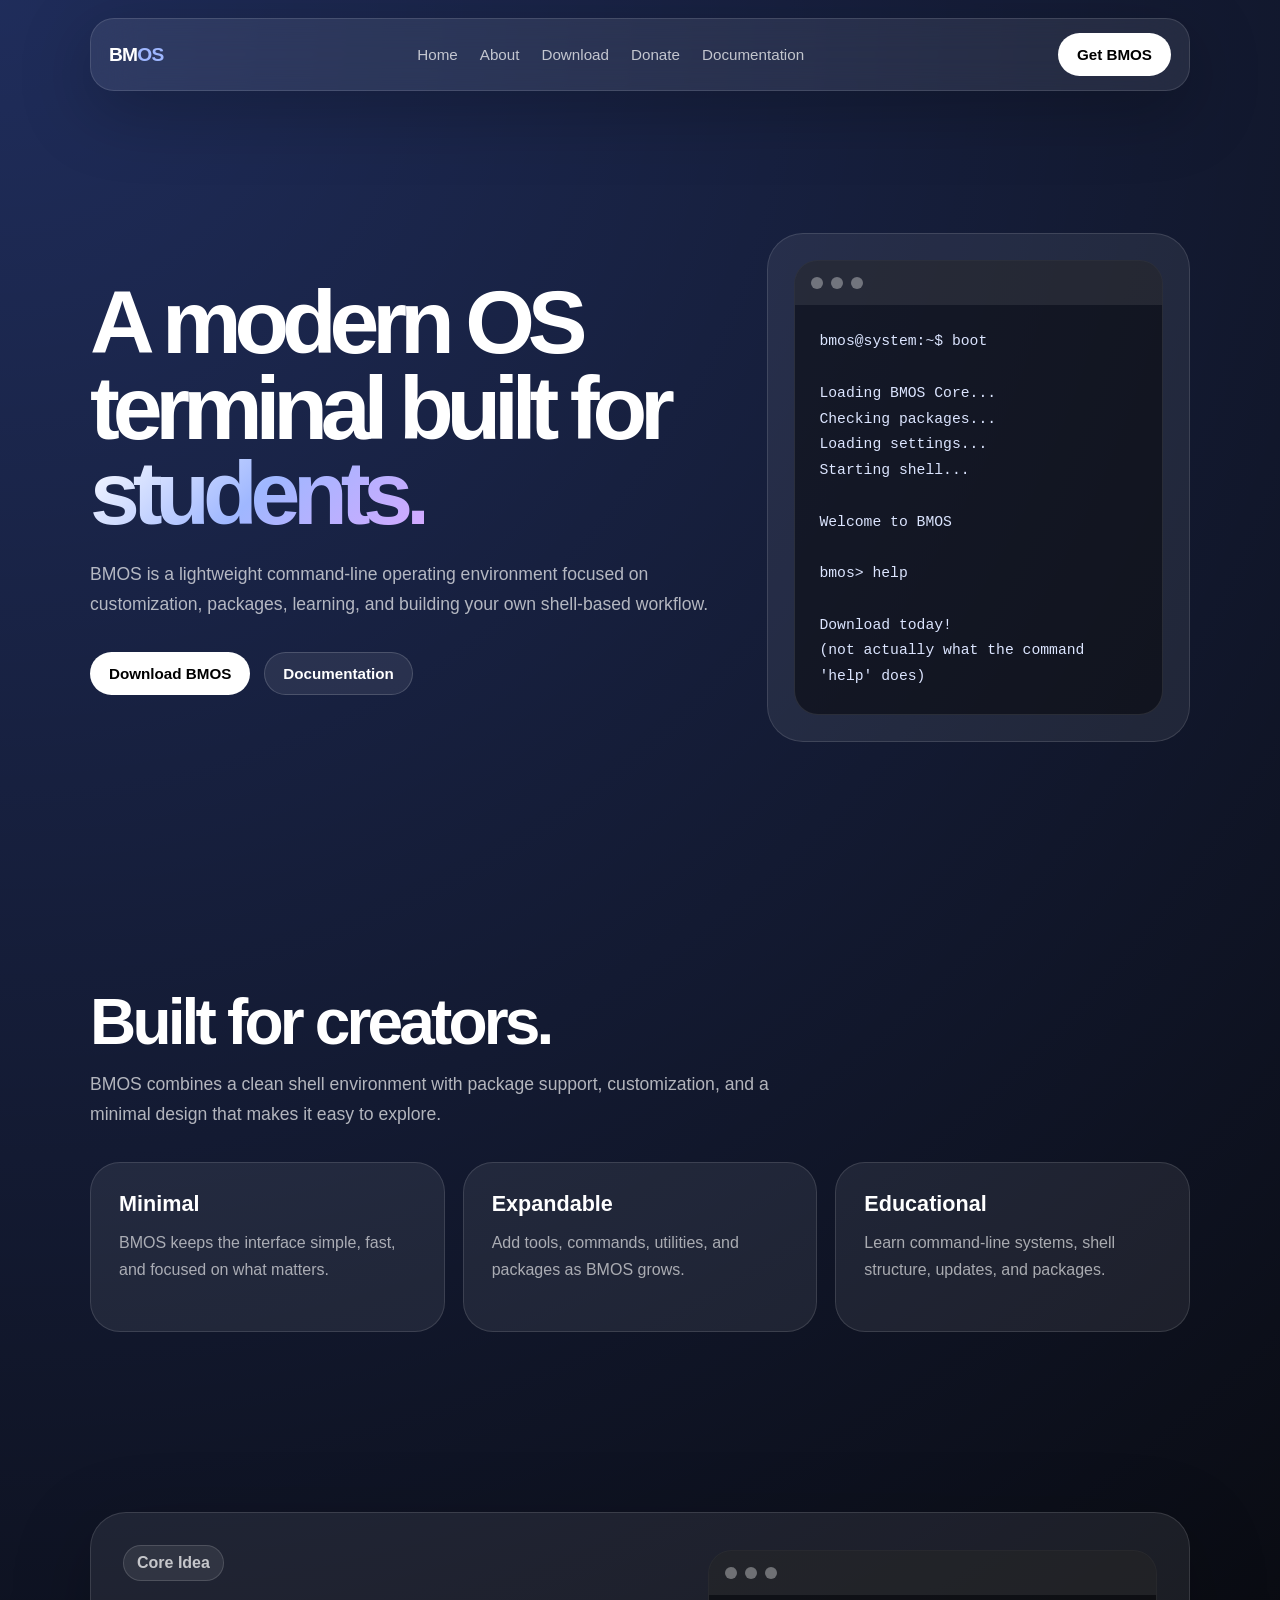
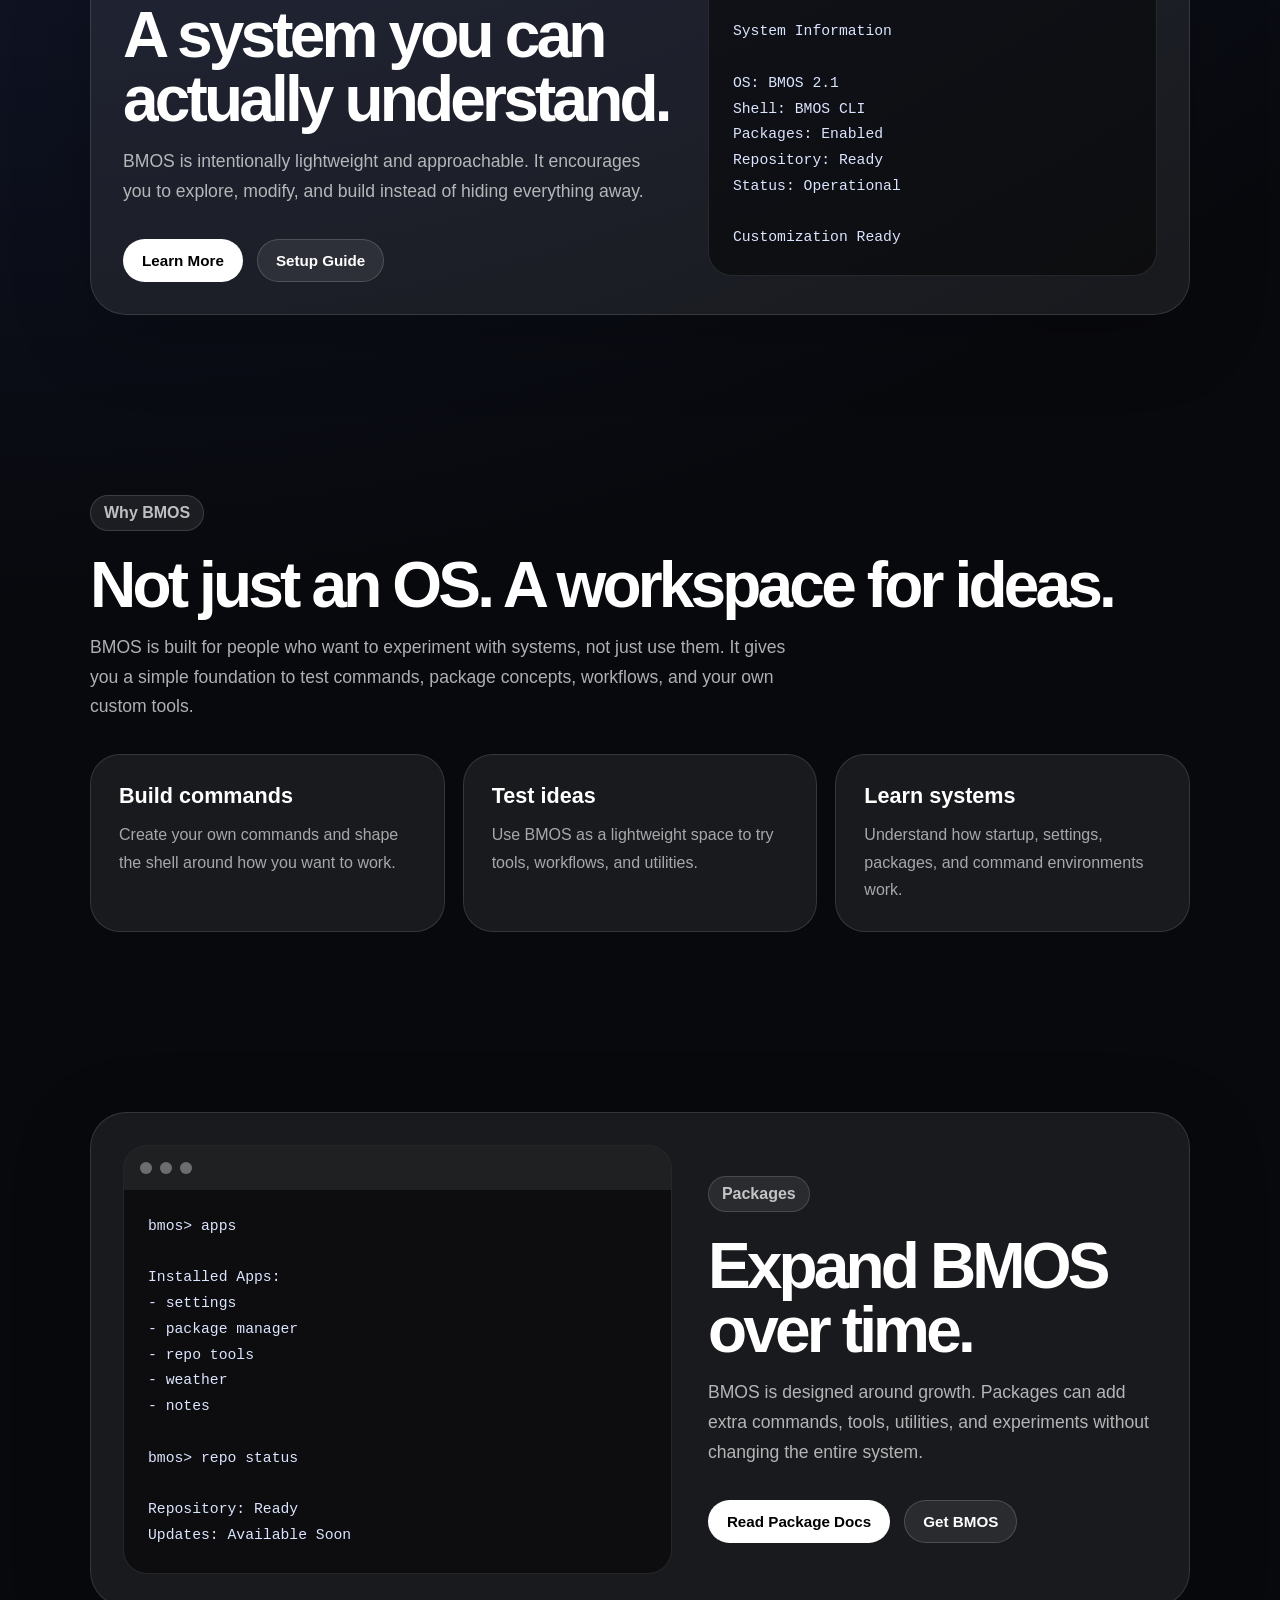
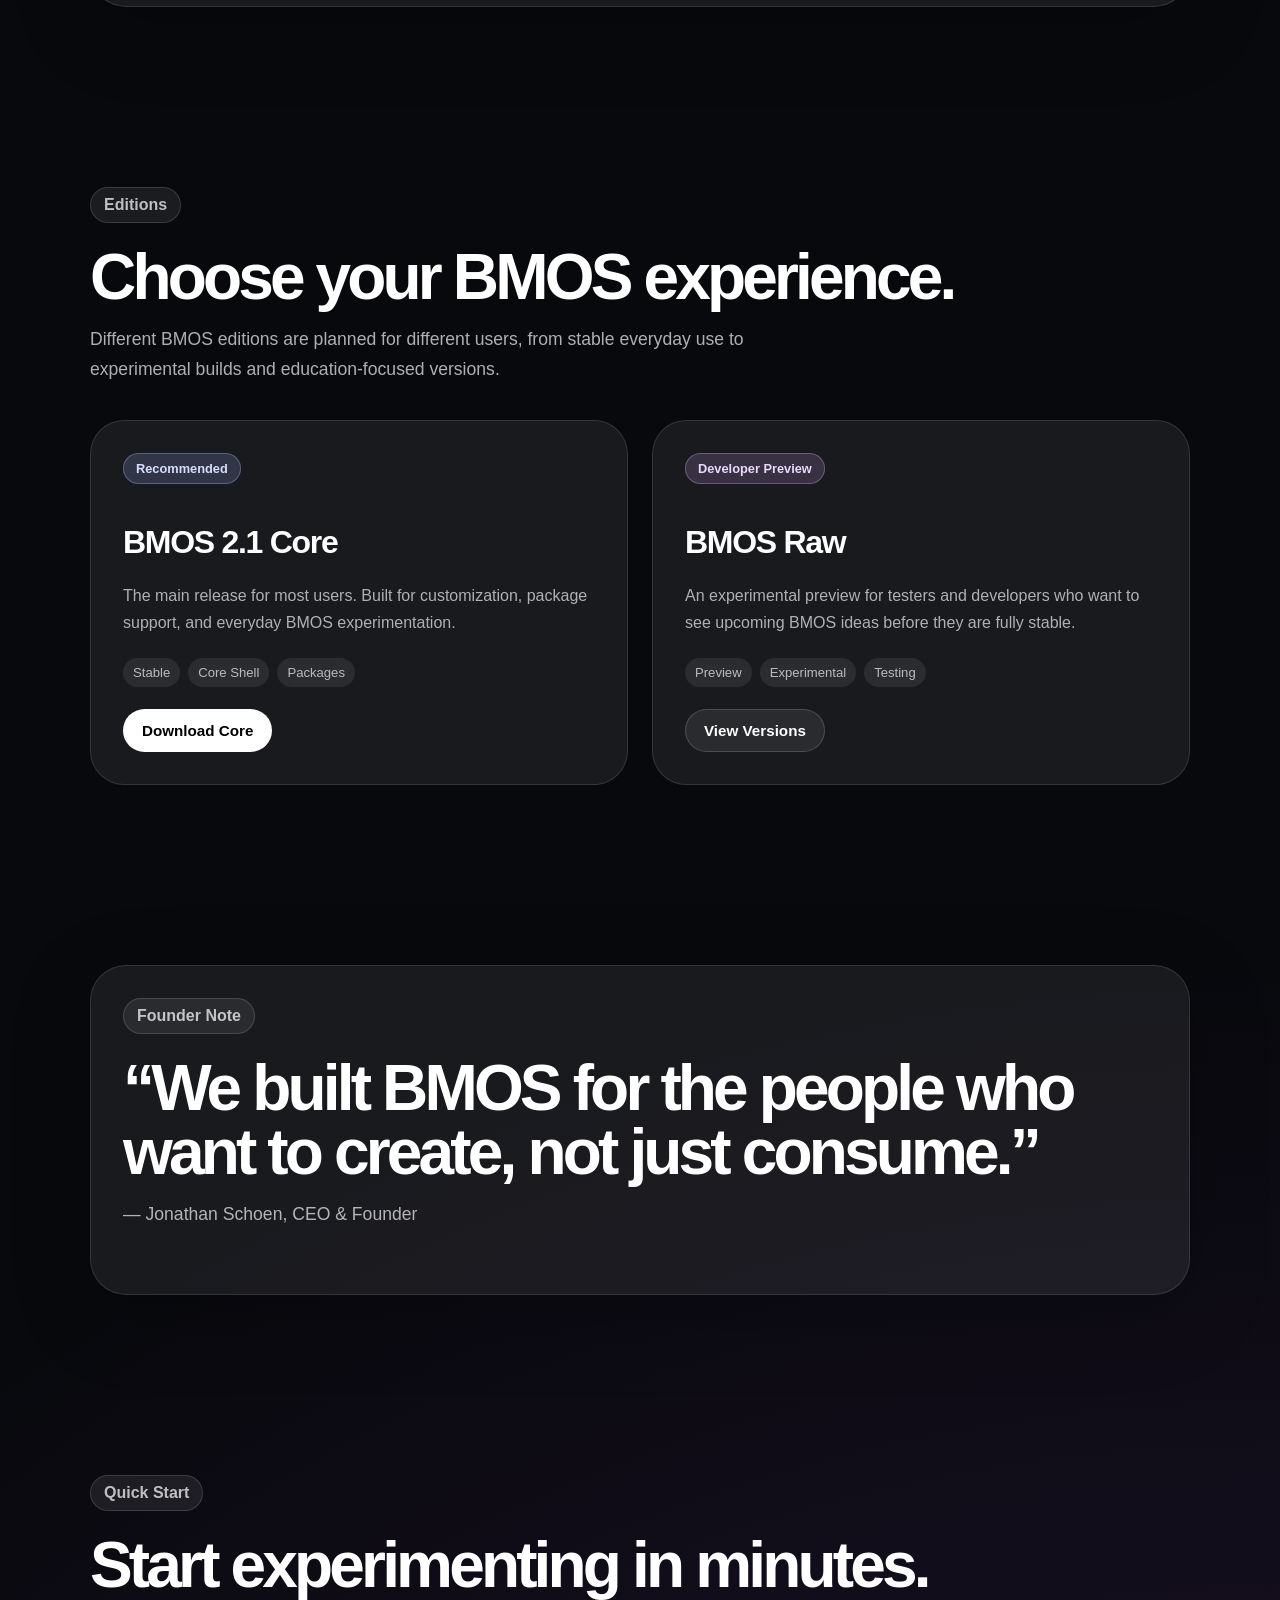
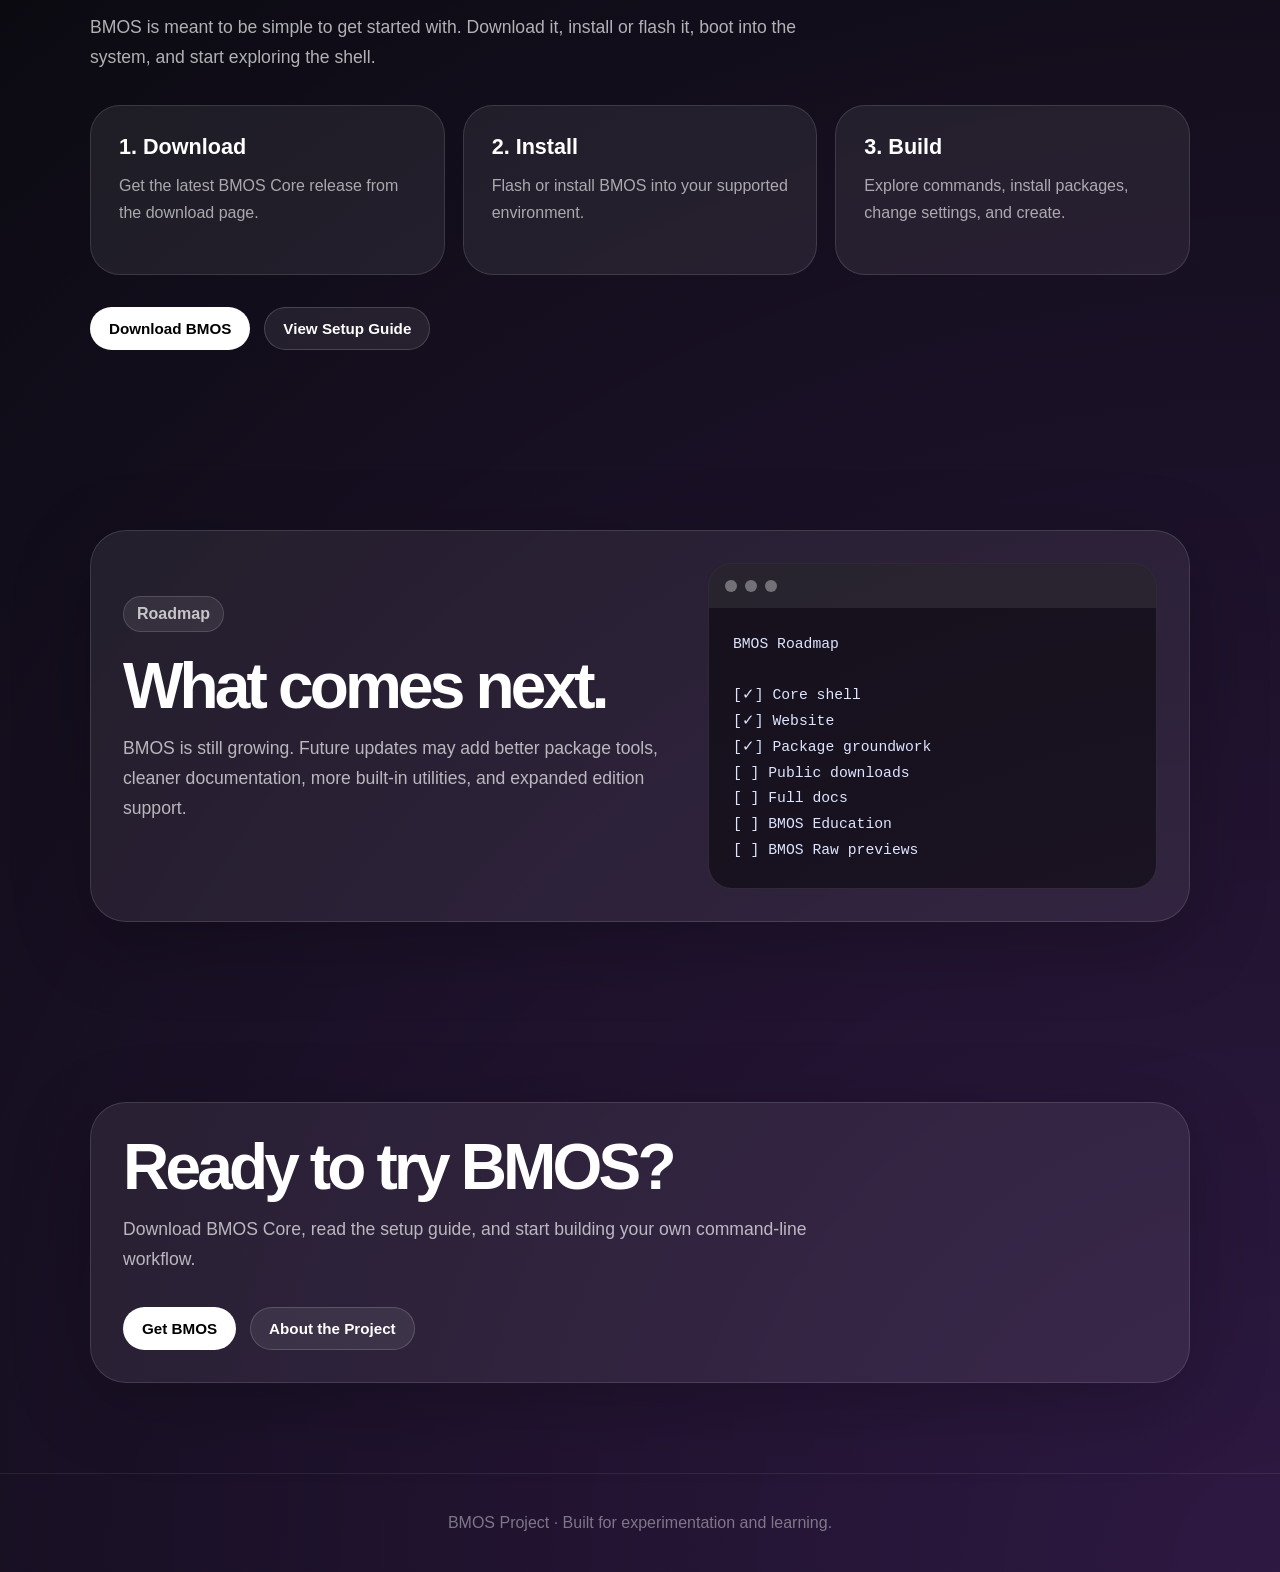
==== commit 29e28a71: "adding donate, adding index" ====
--- a/index.html
+++ b/index.html
@@ -3,42 +3,49 @@
 <head>
   <meta charset="UTF-8" />
   <meta name="viewport" content="width=device-width, initial-scale=1.0" />
+
   <link rel="icon" type="image/png" href="favicon.png">
-<link rel="apple-touch-icon" href="favicon.png">
+  <link rel="apple-touch-icon" href="favicon.png">
+
   <title>BMOS | Home</title>
+
   <link rel="stylesheet" href="style.css" />
 </head>
 
 <body>
-<div class="home-transition" id="homeTransition">
-  <div class="transition-glass">
-    <div class="transition-orb"></div>
-    <div class="transition-logo">BM</div>
-    <p>BMOS</p>
+
+  <div class="home-transition" id="homeTransition">
+    <div class="transition-glass">
+      <div class="transition-orb"></div>
+      <div class="transition-logo">BM</div>
+      <p>BMOS</p>
+    </div>
   </div>
-</div>
 
   <nav class="navbar">
     <a href="index.html" class="logo">BM<span>OS</span></a>
+
     <div class="nav-links">
       <a href="index.html">Home</a>
       <a href="about.html">About</a>
       <a href="download.html">Download</a>
+      <a href="donate.html">Donate</a>
       <a href="sd.html">Documentation</a>
     </div>
+
     <a href="download.html" class="nav-btn">Get BMOS</a>
   </nav>
 
   <main>
+
     <section class="hero">
       <div class="hero-grid">
         <div class="hero-copy">
 
-
-                  <h1 class="page-title about-title">
-          A modern OS terminal built for
-          <span class="gradient-text changing-text">developers.</span>
-        </h1>
+          <h1 class="page-title about-title">
+            A modern OS terminal built for
+            <span class="gradient-text changing-text">developers.</span>
+          </h1>
 
           <p>
             BMOS is a lightweight command-line operating environment focused on
@@ -82,6 +89,7 @@
     <section class="content-section">
       <div class="section-inner">
         <h2 class="section-title">Built for creators.</h2>
+
         <p class="section-subtitle">
           BMOS combines a clean shell environment with package support,
           customization, and a minimal design that makes it easy to explore.
@@ -110,7 +118,10 @@
       <div class="section-inner">
         <div class="glass-card split-card">
           <div>
+            <div class="badge">Core Idea</div>
+
             <h2 class="section-title">A system you can actually understand.</h2>
+
             <p class="section-subtitle">
               BMOS is intentionally lightweight and approachable. It encourages
               you to explore, modify, and build instead of hiding everything away.
@@ -132,7 +143,7 @@
             <div class="terminal-body">
 <pre>System Information
 
-OS: BMOS 1.2
+OS: BMOS 2.1
 Shell: BMOS CLI
 Packages: Enabled
 Repository: Ready
@@ -144,6 +155,243 @@
         </div>
       </div>
     </section>
+
+    <section class="content-section">
+      <div class="section-inner">
+        <div class="badge">Why BMOS</div>
+
+        <h2 class="section-title">Not just an OS. A workspace for ideas.</h2>
+
+        <p class="section-subtitle">
+          BMOS is built for people who want to experiment with systems,
+          not just use them. It gives you a simple foundation to test commands,
+          package concepts, workflows, and your own custom tools.
+        </p>
+
+        <div class="cards">
+          <div class="feature-card">
+            <h3>Build commands</h3>
+            <p>Create your own commands and shape the shell around how you want to work.</p>
+          </div>
+
+          <div class="feature-card">
+            <h3>Test ideas</h3>
+            <p>Use BMOS as a lightweight space to try tools, workflows, and utilities.</p>
+          </div>
+
+          <div class="feature-card">
+            <h3>Learn systems</h3>
+            <p>Understand how startup, settings, packages, and command environments work.</p>
+          </div>
+        </div>
+      </div>
+    </section>
+
+    <section class="content-section">
+      <div class="section-inner">
+        <div class="glass-card split-card">
+          <div class="terminal">
+            <div class="terminal-top">
+              <div class="dot"></div>
+              <div class="dot"></div>
+              <div class="dot"></div>
+            </div>
+
+            <div class="terminal-body">
+<pre>bmos> apps
+
+Installed Apps:
+- settings
+- package manager
+- repo tools
+- weather
+- notes
+
+bmos> repo status
+
+Repository: Ready
+Updates: Available Soon</pre>
+            </div>
+          </div>
+
+          <div>
+            <div class="badge">Packages</div>
+
+            <h2 class="section-title">Expand BMOS over time.</h2>
+
+            <p class="section-subtitle">
+              BMOS is designed around growth. Packages can add extra commands,
+              tools, utilities, and experiments without changing the entire system.
+            </p>
+
+            <div class="buttons">
+              <a href="sd.html" class="btn primary">Read Package Docs</a>
+              <a href="download.html" class="btn secondary">Get BMOS</a>
+            </div>
+          </div>
+        </div>
+      </div>
+    </section>
+
+    <section class="content-section">
+      <div class="section-inner">
+        <div class="badge">Editions</div>
+
+        <h2 class="section-title">Choose your BMOS experience.</h2>
+
+        <p class="section-subtitle">
+          Different BMOS editions are planned for different users, from stable everyday use
+          to experimental builds and education-focused versions.
+        </p>
+
+        <div class="download-grid">
+          <div class="download-tile">
+            <span class="download-label recommended">Recommended</span>
+
+            <h3>BMOS 2.1 Core</h3>
+
+            <p>
+              The main release for most users. Built for customization,
+              package support, and everyday BMOS experimentation.
+            </p>
+
+            <div class="mini-info">
+              <span>Stable</span>
+              <span>Core Shell</span>
+              <span>Packages</span>
+            </div>
+
+            <a href="download.html" class="btn primary">Download Core</a>
+          </div>
+
+          <div class="download-tile">
+            <span class="download-label raw">Developer Preview</span>
+
+            <h3>BMOS Raw</h3>
+
+            <p>
+              An experimental preview for testers and developers who want to see
+              upcoming BMOS ideas before they are fully stable.
+            </p>
+
+            <div class="mini-info">
+              <span>Preview</span>
+              <span>Experimental</span>
+              <span>Testing</span>
+            </div>
+
+            <a href="download.html" class="btn secondary">View Versions</a>
+          </div>
+        </div>
+      </div>
+    </section>
+
+    <section class="content-section">
+      <div class="section-inner">
+        <div class="glass-card">
+          <div class="badge">Founder Note</div>
+
+          <h2 class="section-title">
+            “We built BMOS for the people who want to create, not just consume.”
+          </h2>
+
+          <p class="section-subtitle">
+            — Jonathan Schoen, CEO & Founder
+          </p>
+        </div>
+      </div>
+    </section>
+
+    <section class="content-section">
+      <div class="section-inner">
+        <div class="badge">Quick Start</div>
+
+        <h2 class="section-title">Start experimenting in minutes.</h2>
+
+        <p class="section-subtitle">
+          BMOS is meant to be simple to get started with. Download it, install or flash it,
+          boot into the system, and start exploring the shell.
+        </p>
+
+        <div class="cards">
+          <div class="feature-card">
+            <h3>1. Download</h3>
+            <p>Get the latest BMOS Core release from the download page.</p>
+          </div>
+
+          <div class="feature-card">
+            <h3>2. Install</h3>
+            <p>Flash or install BMOS into your supported environment.</p>
+          </div>
+
+          <div class="feature-card">
+            <h3>3. Build</h3>
+            <p>Explore commands, install packages, change settings, and create.</p>
+          </div>
+        </div>
+
+        <div class="buttons" style="margin-top: 32px;">
+          <a href="download.html" class="btn primary">Download BMOS</a>
+          <a href="sd.html" class="btn secondary">View Setup Guide</a>
+        </div>
+      </div>
+    </section>
+
+    <section class="content-section">
+      <div class="section-inner">
+        <div class="glass-card split-card">
+          <div>
+            <div class="badge">Roadmap</div>
+
+            <h2 class="section-title">What comes next.</h2>
+
+            <p class="section-subtitle">
+              BMOS is still growing. Future updates may add better package tools,
+              cleaner documentation, more built-in utilities, and expanded edition support.
+            </p>
+          </div>
+
+          <div class="terminal">
+            <div class="terminal-top">
+              <div class="dot"></div>
+              <div class="dot"></div>
+              <div class="dot"></div>
+            </div>
+
+            <div class="terminal-body">
+<pre>BMOS Roadmap
+
+[✓] Core shell
+[✓] Website
+[✓] Package groundwork
+[ ] Public downloads
+[ ] Full docs
+[ ] BMOS Education
+[ ] BMOS Raw previews</pre>
+            </div>
+          </div>
+        </div>
+      </div>
+    </section>
+
+    <section class="content-section">
+      <div class="section-inner">
+        <div class="glass-card">
+          <h2 class="section-title">Ready to try BMOS?</h2>
+
+          <p class="section-subtitle">
+            Download BMOS Core, read the setup guide, and start building your own
+            command-line workflow.
+          </p>
+
+          <div class="buttons">
+            <a href="download.html" class="btn primary">Get BMOS</a>
+            <a href="about.html" class="btn secondary">About the Project</a>
+          </div>
+        </div>
+      </div>
+    </section>
+
   </main>
 
   <footer>BMOS Project · Built for experimentation and learning.</footer>
--- a/style.css
+++ b/style.css
@@ -1021,4 +1021,128 @@
   .soon-buttons .btn {
     width: 100%;
   }
+}
+
+.donate-grid {
+  display: grid;
+  grid-template-columns: repeat(3, 1fr);
+  gap: 24px;
+}
+
+.donate-tier {
+  padding: 34px;
+  border-radius: 36px;
+
+  background: rgba(255,255,255,0.07);
+  border: 1px solid rgba(255,255,255,0.12);
+
+  backdrop-filter: blur(24px);
+  -webkit-backdrop-filter: blur(24px);
+
+  display: flex;
+  flex-direction: column;
+  gap: 24px;
+
+  position: relative;
+  overflow: hidden;
+
+  transition:
+    transform 0.25s ease,
+    border-color 0.25s ease,
+    background 0.25s ease;
+}
+
+.donate-tier:hover {
+  transform: translateY(-6px);
+
+  border-color: rgba(159,183,255,0.35);
+
+  background: rgba(255,255,255,0.1);
+}
+
+.featured-tier {
+  border-color: rgba(159,183,255,0.35);
+
+  background:
+    linear-gradient(
+      180deg,
+      rgba(159,183,255,0.14),
+      rgba(255,255,255,0.08)
+    );
+}
+
+.tier-label {
+  display: inline-flex;
+  width: fit-content;
+
+  padding: 7px 12px;
+
+  border-radius: 999px;
+
+  background: rgba(255,255,255,0.08);
+  border: 1px solid rgba(255,255,255,0.14);
+
+  color: rgba(255,255,255,0.72);
+
+  font-size: 0.8rem;
+  font-weight: 850;
+}
+
+.featured-label {
+  background: rgba(159,183,255,0.18);
+  border-color: rgba(159,183,255,0.35);
+  color: #dce5ff;
+}
+
+.sponsor-label {
+  background: rgba(214,168,255,0.18);
+  border-color: rgba(214,168,255,0.35);
+  color: #f0deff;
+}
+
+.donate-tier h2 {
+  font-size: 2rem;
+  letter-spacing: -0.05em;
+}
+
+.tier-price {
+  font-size: 4rem;
+  font-weight: 950;
+  letter-spacing: -0.08em;
+  line-height: 1;
+}
+
+.tier-price span {
+  font-size: 1rem;
+  color: rgba(255,255,255,0.58);
+  font-weight: 700;
+}
+
+.donate-tier p {
+  color: rgba(255,255,255,0.68);
+  line-height: 1.7;
+}
+
+.tier-features {
+  display: flex;
+  flex-direction: column;
+  gap: 10px;
+}
+
+.tier-features span {
+  padding: 12px 14px;
+
+  border-radius: 16px;
+
+  background: rgba(255,255,255,0.06);
+
+  color: rgba(255,255,255,0.74);
+
+  border: 1px solid rgba(255,255,255,0.08);
+}
+
+@media (max-width: 950px) {
+  .donate-grid {
+    grid-template-columns: 1fr;
+  }
 }
